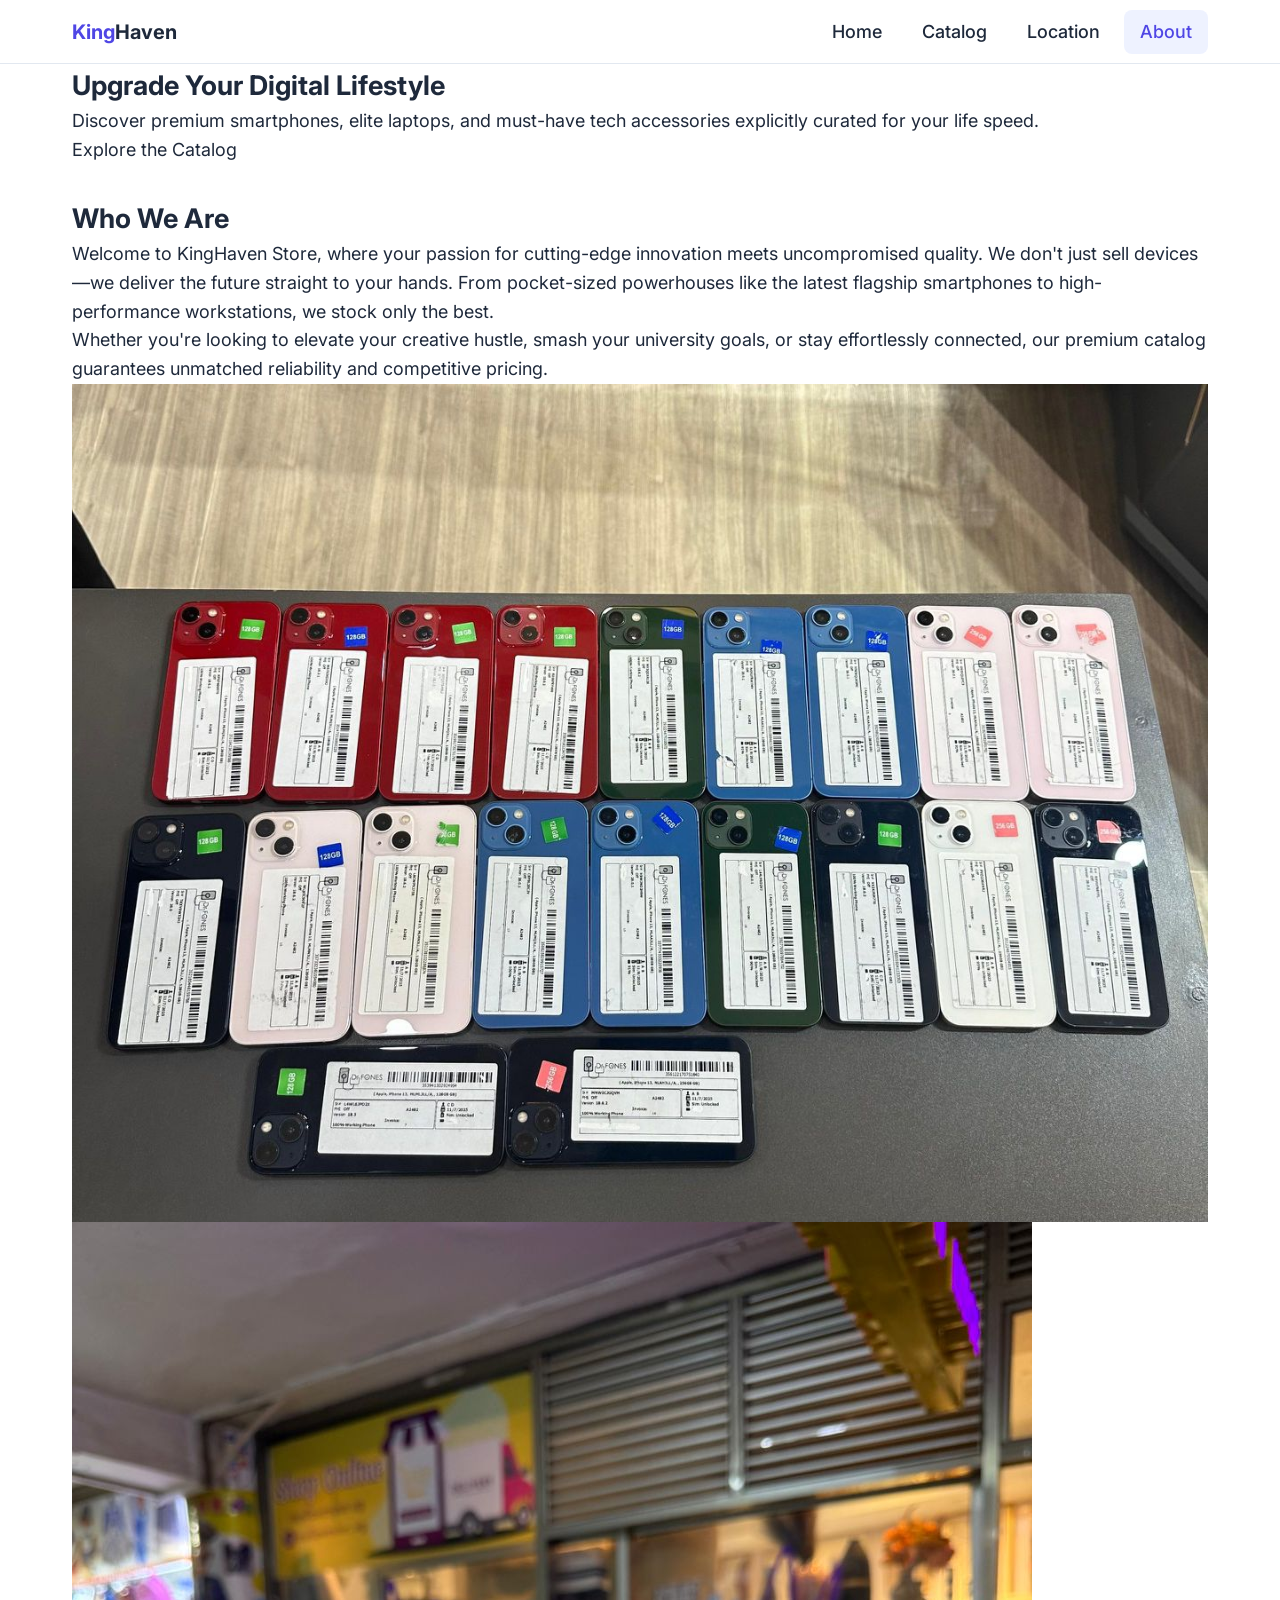
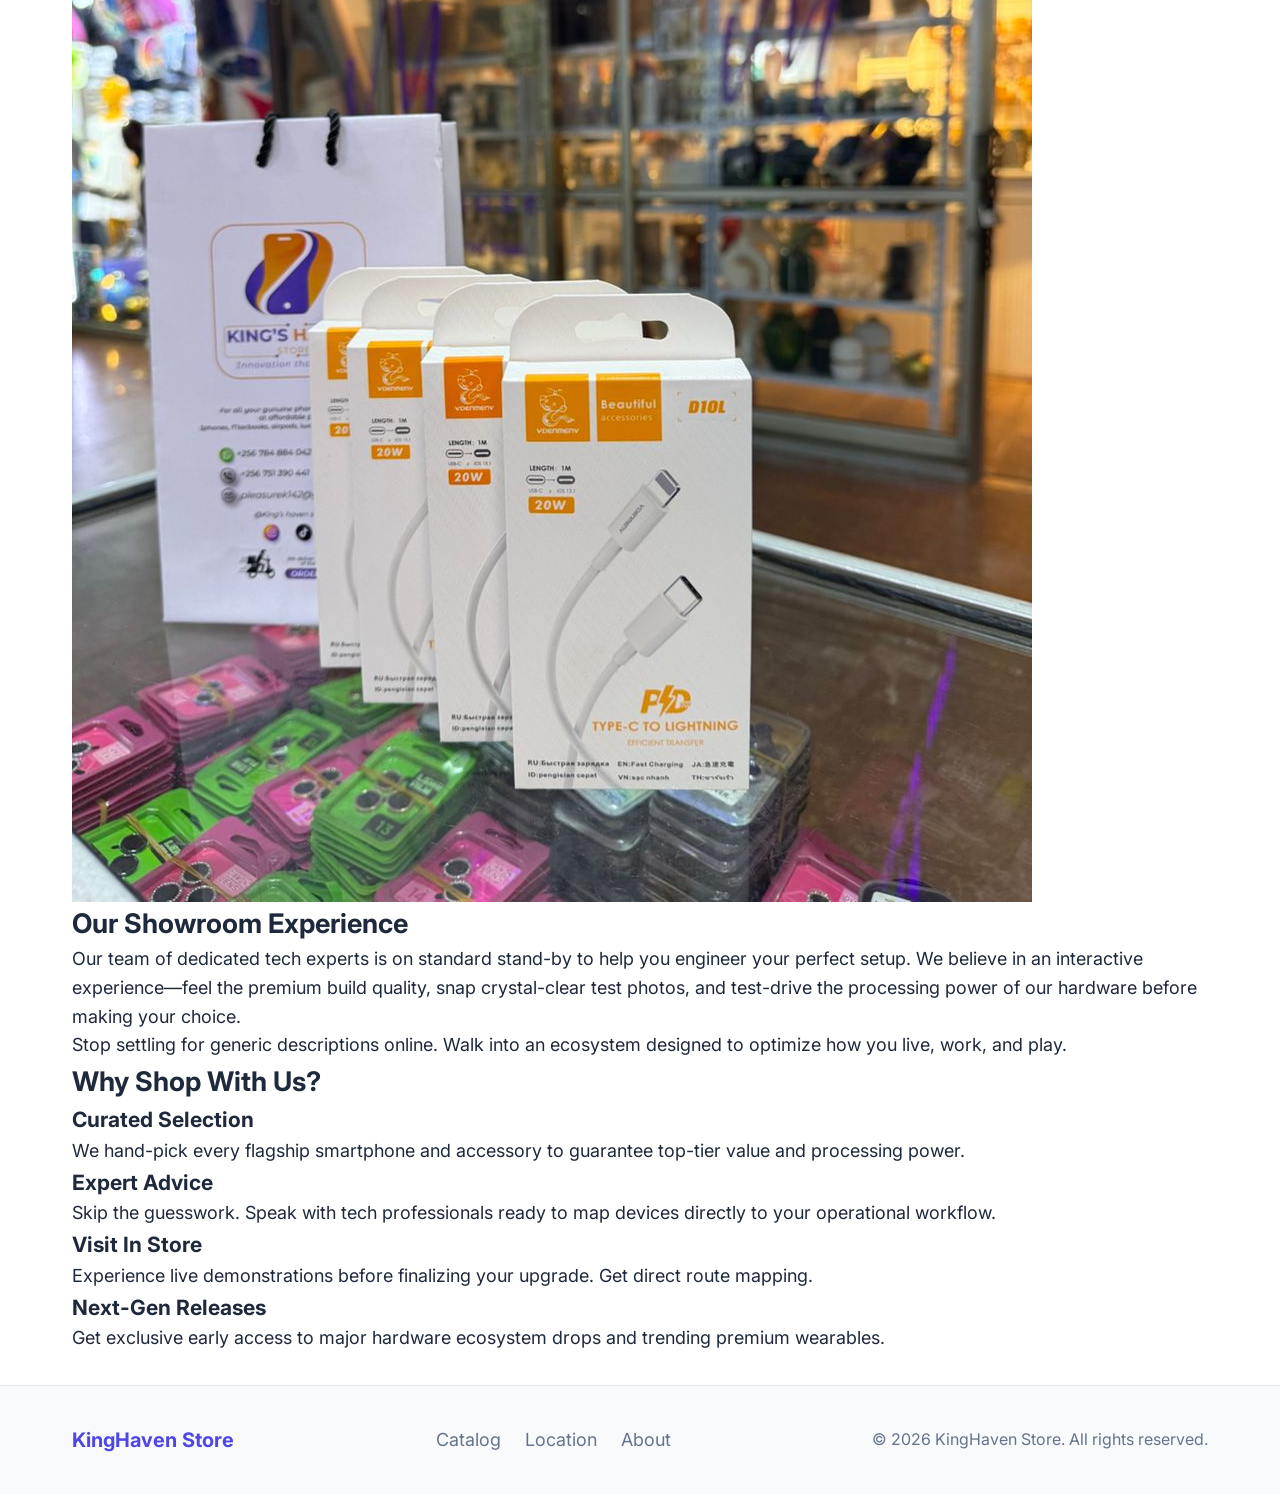
==== about.html @ 39972883 "Added gadget store images and updated pages" ====
<!DOCTYPE html>
<html lang="en">
<head>
  <meta charset="UTF-8">
  <meta name="viewport" content="width=device-width, initial-scale=1.0">
  <meta name="description" content="About KingHaven Store — your trusted destination for the latest gadgets and tech accessories.">
  <title>About — KingHaven Store</title>
  <link rel="stylesheet" href="css/reset.css">
  <link rel="stylesheet" href="css/variables.css">
  <link rel="stylesheet" href="css/style.css">
</head>
<body data-page="about">
  <div class="page-wrapper">
    <header class="site-header">
      <div class="container header-inner">
        <a href="index.html" class="logo">King<span>Haven</span></a>
        <button class="nav-toggle" aria-expanded="false" aria-controls="main-nav" aria-label="Toggle navigation">
          <span class="nav-toggle-icon"></span>
        </button>
        <nav class="main-nav" id="main-nav">
          <ul>
            <li><a href="index.html" data-nav="home">Home</a></li>
            <li><a href="catalog.html" data-nav="catalog">Catalog</a></li>
            <li><a href="location.html" data-nav="location">Location</a></li>
            <li><a href="about.html" data-nav="about">About</a></li>
          </ul>
        </nav>
      </div>
    </header>

    <!-- NEW HERO BANNER: Background image managed via CSS -->
    <section class="hero-banner">
      <div class="hero-overlay"></div>
      <div class="container hero-content">
        <h1 class="hero-title">Upgrade Your Digital Lifestyle</h1>
        <p class="hero-subtitle">Discover premium smartphones, elite laptops, and must-have tech accessories explicitly curated for your life speed.</p>
        <a href="catalog.html" class="hero-cta">Explore the Catalog</a>
      </div>
    </section>

    <main>
      <div class="container">
        <div class="about-content">
          
          <!-- FLEX LAYOUT SECTION 1: Story + Phone Image -->
          <div class="flex-row">
            <div class="flex-text">
              <h2>Who We Are</h2>
              <p>
                Welcome to KingHaven Store, where your passion for cutting-edge innovation meets uncompromised quality. 
                We don't just sell devices—we deliver the future straight to your hands. From pocket-sized powerhouses like 
                the latest flagship smartphones to high-performance workstations, we stock only the best.
              </p>
              <p>
                Whether you're looking to elevate your creative hustle, smash your university goals, or stay effortlessly connected, 
                our premium catalog guarantees unmatched reliability and competitive pricing.
              </p>
            </div>
            <div class="flex-image-container">
              <img src="assets/images/phones.jpeg" alt="Latest premium smartphones lineup" class="side-image">
            </div>
          </div>

          <!-- FLEX LAYOUT SECTION 2: Team + Store Image (Reversed order on desktop) -->
          <div class="flex-row reverse">
            <div class="flex-image-container">
              <img src="assets/images/store.jpeg" alt="Inside KingHaven showroom" class="side-image">
            </div>
            <div class="flex-text">
              <h2>Our Showroom Experience</h2>
              <p>
                Our team of dedicated tech experts is on standard stand-by to help you engineer your perfect setup. 
                We believe in an interactive experience—feel the premium build quality, snap crystal-clear test photos, 
                and test-drive the processing power of our hardware before making your choice.
              </p>
              <p>
                Stop settling for generic descriptions online. Walk into an ecosystem designed to optimize how you live, 
                work, and play.
              </p>
            </div>
          </div>

          <h2 class="section-divider-title">Why Shop With Us?</h2>

          <!-- Grid Configuration for features -->
          <div class="about-features">
            <div class="about-feature">
              <h3>Curated Selection</h3>
              <p>We hand-pick every flagship smartphone and accessory to guarantee top-tier value and processing power.</p>
            </div>
            <div class="about-feature">
              <h3>Expert Advice</h3>
              <p>Skip the guesswork. Speak with tech professionals ready to map devices directly to your operational workflow.</p>
            </div>
            <div class="about-feature">
              <h3>Visit In Store</h3>
              <p>Experience live demonstrations before finalizing your upgrade. <a href="location.html">Get direct route mapping</a>.</p>
            </div>
            <div class="about-feature">
              <h3>Next-Gen Releases</h3>
              <p>Get exclusive early access to major hardware ecosystem drops and trending premium wearables.</p>
            </div>
          </div>
        </div>
      </div>
    </main>

    <footer class="site-footer">
      <div class="container footer-inner">
        <p class="footer-brand">KingHaven Store</p>
        <nav class="footer-links">
          <a href="catalog.html">Catalog</a>
          <a href="location.html">Location</a>
          <a href="about.html">About</a>
        </nav>
        <p class="footer-copy">&copy; 2026 KingHaven Store. All rights reserved.</p>
      </div>
    </footer>
  </div>

  <script src="js/main.js"></script>
</body>
</html>
---- css/variables.css ----
:root {
  --color-primary: #4f46e5;
  --color-primary-dark: #4338ca;
  --color-primary-light: #eef2ff;
  --color-text: #1e293b;
  --color-text-muted: #64748b;
  --color-bg: #ffffff;
  --color-bg-alt: #f8fafc;
  --color-border: #e2e8f0;
  --color-star: #f59e0b;
  --color-success: #10b981;

  --font-family: 'Inter', system-ui, -apple-system, sans-serif;
  --page-padding: clamp(1rem, 4vw, 2rem);
  --max-width: 1200px;
  --header-height: 64px;
  --radius: 0.5rem;
  --radius-lg: 0.75rem;
  --shadow: 0 1px 3px rgba(0, 0, 0, 0.08), 0 1px 2px rgba(0, 0, 0, 0.06);
  --shadow-md: 0 4px 6px rgba(0, 0, 0, 0.07), 0 2px 4px rgba(0, 0, 0, 0.06);

  --text-xs: clamp(0.75rem, 0.7rem + 0.25vw, 0.875rem);
  --text-sm: clamp(0.875rem, 0.8rem + 0.35vw, 1rem);
  --text-base: clamp(1rem, 0.95rem + 0.25vw, 1.125rem);
  --text-lg: clamp(1.125rem, 1rem + 0.5vw, 1.25rem);
  --text-xl: clamp(1.25rem, 1.1rem + 0.75vw, 1.5rem);
  --text-2xl: clamp(1.5rem, 1.25rem + 1.25vw, 2rem);
  --text-3xl: clamp(1.875rem, 1.5rem + 1.875vw, 2.5rem);

  --bp-sm: 640px;
  --bp-md: 768px;
  --bp-lg: 1024px;
}
---- css/style.css ----
@import url('https://fonts.googleapis.com/css2?family=Inter:wght@400;500;600;700&display=swap');

/* Shared layout, header, footer, buttons, and reusable components */

body {
  font-family: var(--font-family);
  font-size: var(--text-base);
  color: var(--color-text);
  background: var(--color-bg);
}

.container {
  width: 100%;
  max-width: var(--max-width);
  margin: 0 auto;
  padding-left: var(--page-padding);
  padding-right: var(--page-padding);
}

/* Header */
.site-header {
  position: sticky;
  top: 0;
  z-index: 100;
  background: var(--color-bg);
  border-bottom: 1px solid var(--color-border);
  height: var(--header-height);
}

.header-inner {
  display: flex;
  align-items: center;
  justify-content: space-between;
  height: var(--header-height);
}

.logo {
  font-size: var(--text-lg);
  font-weight: 700;
  color: var(--color-primary);
}

.logo span {
  color: var(--color-text);
}

.nav-toggle {
  display: flex;
  align-items: center;
  justify-content: center;
  width: 44px;
  height: 44px;
  color: var(--color-text);
}

.nav-toggle-icon {
  width: 24px;
  height: 2px;
  background: currentColor;
  position: relative;
  transition: background 0.2s;
}

.nav-toggle-icon::before,
.nav-toggle-icon::after {
  content: '';
  position: absolute;
  left: 0;
  width: 24px;
  height: 2px;
  background: currentColor;
  transition: transform 0.2s;
}

.nav-toggle-icon::before {
  top: -7px;
}

.nav-toggle-icon::after {
  top: 7px;
}

.nav-toggle[aria-expanded="true"] .nav-toggle-icon {
  background: transparent;
}

.nav-toggle[aria-expanded="true"] .nav-toggle-icon::before {
  transform: translateY(7px) rotate(45deg);
}

.nav-toggle[aria-expanded="true"] .nav-toggle-icon::after {
  transform: translateY(-7px) rotate(-45deg);
}

.main-nav {
  display: none;
  position: fixed;
  top: var(--header-height);
  left: 0;
  right: 0;
  background: var(--color-bg);
  border-bottom: 1px solid var(--color-border);
  padding: 0.5rem var(--page-padding) 1rem;
  box-shadow: var(--shadow-md);
}

.main-nav.is-open {
  display: block;
}

.main-nav ul {
  display: flex;
  flex-direction: column;
  gap: 0.25rem;
}

.main-nav a {
  display: block;
  padding: 0.75rem 1rem;
  min-height: 44px;
  font-weight: 500;
  border-radius: var(--radius);
  transition: background 0.15s, color 0.15s;
}

.main-nav a:hover,
.main-nav a:focus-visible {
  background: var(--color-primary-light);
  color: var(--color-primary);
  outline: none;
}

.main-nav a.active {
  background: var(--color-primary-light);
  color: var(--color-primary);
}

@media (min-width: 768px) {
  .nav-toggle {
    display: none;
  }

  .main-nav {
    display: block;
    position: static;
    padding: 0;
    border: none;
    box-shadow: none;
    background: transparent;
  }

  .main-nav ul {
    flex-direction: row;
    gap: 0.5rem;
  }

  .main-nav a {
    padding: 0.5rem 1rem;
  }
}

body.nav-open {
  overflow: hidden;
}

/* Footer */
.site-footer {
  background: var(--color-bg-alt);
  border-top: 1px solid var(--color-border);
  padding: 2rem 0;
  margin-top: auto;
}

.footer-inner {
  display: flex;
  flex-direction: column;
  gap: 1.5rem;
  text-align: center;
}

.footer-brand {
  font-weight: 700;
  font-size: var(--text-lg);
  color: var(--color-primary);
}

.footer-links {
  display: flex;
  flex-direction: column;
  gap: 0.75rem;
}

.footer-links a {
  color: var(--color-text-muted);
  min-height: 44px;
  display: flex;
  align-items: center;
  justify-content: center;
}

.footer-links a:hover {
  color: var(--color-primary);
}

.footer-copy {
  font-size: var(--text-sm);
  color: var(--color-text-muted);
}

@media (min-width: 768px) {
  .footer-inner {
    flex-direction: row;
    justify-content: space-between;
    align-items: center;
    text-align: left;
  }

  .footer-links {
    flex-direction: row;
    gap: 1.5rem;
  }

  .footer-links a {
    justify-content: flex-start;
  }
}

/* Layout */
.page-wrapper {
  display: flex;
  flex-direction: column;
  min-height: 100vh;
}

main {
  flex: 1;
  padding: 2rem 0;
}

.page-title {
  font-size: var(--text-2xl);
  font-weight: 700;
  margin-bottom: 0.5rem;
}

.page-subtitle {
  font-size: var(--text-base);
  color: var(--color-text-muted);
  margin-bottom: 2rem;
}

.section {
  padding: clamp(2.5rem, 5vw, 4rem) 0;
}

.section-alt {
  background: var(--color-bg-alt);
}

.section-title {
  font-size: var(--text-xl);
  font-weight: 600;
  margin-bottom: 0.375rem;
}

/* Buttons */
.btn {
  display: inline-flex;
  align-items: center;
  justify-content: center;
  min-height: 44px;
  padding: 0.625rem 1.25rem;
  font-size: var(--text-base);
  font-weight: 500;
  border-radius: var(--radius);
  transition: background 0.15s, color 0.15s, border-color 0.15s;
}

.btn-primary {
  background: var(--color-primary);
  color: white;
}

.btn-primary:hover,
.btn-primary:focus-visible {
  background: var(--color-primary-dark);
  outline: none;
}

.btn-outline {
  border: 2px solid var(--color-primary);
  color: var(--color-primary);
  background: transparent;
}

.btn-outline:hover,
.btn-outline:focus-visible {
  background: var(--color-primary-light);
  outline: none;
}

/* Category tiles (home + shared) */
.category-grid {
  display: grid;
  grid-template-columns: repeat(2, 1fr);
  gap: 1rem;
}

@media (min-width: 640px) {
  .category-grid {
    grid-template-columns: repeat(3, 1fr);
  }
}

@media (min-width: 1024px) {
  .category-grid {
    grid-template-columns: repeat(5, 1fr);
  }
}

.category-tile {
  display: flex;
  flex-direction: column;
  align-items: center;
  justify-content: center;
  gap: 0.625rem;
  padding: 1.5rem 1rem;
  min-height: 120px;
  background: var(--color-bg);
  border: 1px solid var(--color-border);
  border-radius: var(--radius-lg);
  text-align: center;
  transition: border-color 0.15s, box-shadow 0.15s, transform 0.15s;
}

.category-tile:hover,
.category-tile:focus-visible {
  border-color: var(--color-primary);
  box-shadow: var(--shadow-md);
  transform: translateY(-2px);
  outline: none;
}

.category-tile-icon {
  font-size: 2rem;
  line-height: 1;
}

.category-tile-label {
  font-weight: 500;
  font-size: var(--text-sm);
}

/* Product grid & cards (home + catalog) */
.product-grid {
  display: grid;
  grid-template-columns: 1fr;
  gap: 1.25rem;
}

@media (min-width: 640px) {
  .product-grid {
    grid-template-columns: repeat(2, 1fr);
  }
}

@media (min-width: 768px) {
  .product-grid {
    grid-template-columns: repeat(3, 1fr);
  }
}

@media (min-width: 1024px) {
  .product-grid {
    grid-template-columns: repeat(4, 1fr);
  }
}

.product-card {
  display: flex;
  flex-direction: column;
  background: var(--color-bg);
  border: 1px solid var(--color-border);
  border-radius: var(--radius-lg);
  overflow: hidden;
  transition: box-shadow 0.15s, transform 0.15s;
}

.product-card:hover {
  box-shadow: var(--shadow-md);
  transform: translateY(-2px);
}

.product-card-image {
  aspect-ratio: 4 / 3;
  background: var(--color-bg-alt);
  overflow: hidden;
}

.product-card-image img {
  width: 100%;
  height: 100%;
  object-fit: cover;
}

.product-card-body {
  padding: 1rem;
  display: flex;
  flex-direction: column;
  flex: 1;
  gap: 0.375rem;
}

.product-card-category {
  font-size: var(--text-xs);
  text-transform: uppercase;
  letter-spacing: 0.05em;
  color: var(--color-text-muted);
}

.product-card-name {
  font-weight: 600;
  font-size: var(--text-base);
  line-height: 1.3;
}

.product-card-rating {
  display: flex;
  align-items: center;
  gap: 0.25rem;
  font-size: var(--text-sm);
  color: var(--color-star);
}

.product-card-rating span {
  color: var(--color-text-muted);
}

.product-card-price {
  font-size: var(--text-lg);
  font-weight: 700;
  color: var(--color-primary);
  margin-top: auto;
  padding-top: 0.5rem;
}

.stars {
  display: inline-flex;
  gap: 1px;
  color: var(--color-star);
}

.empty-state {
  text-align: center;
  padding: 3rem 1rem;
  color: var(--color-text-muted);
}

.empty-state p {
  margin-bottom: 1rem;
}

.sr-only {
  position: absolute;
  width: 1px;
  height: 1px;
  padding: 0;
  margin: -1px;
  overflow: hidden;
  clip: rect(0, 0, 0, 0);
  white-space: nowrap;
  border: 0;
}

.loading {
  text-align: center;
  padding: 2rem;
  color: var(--color-text-muted);
}
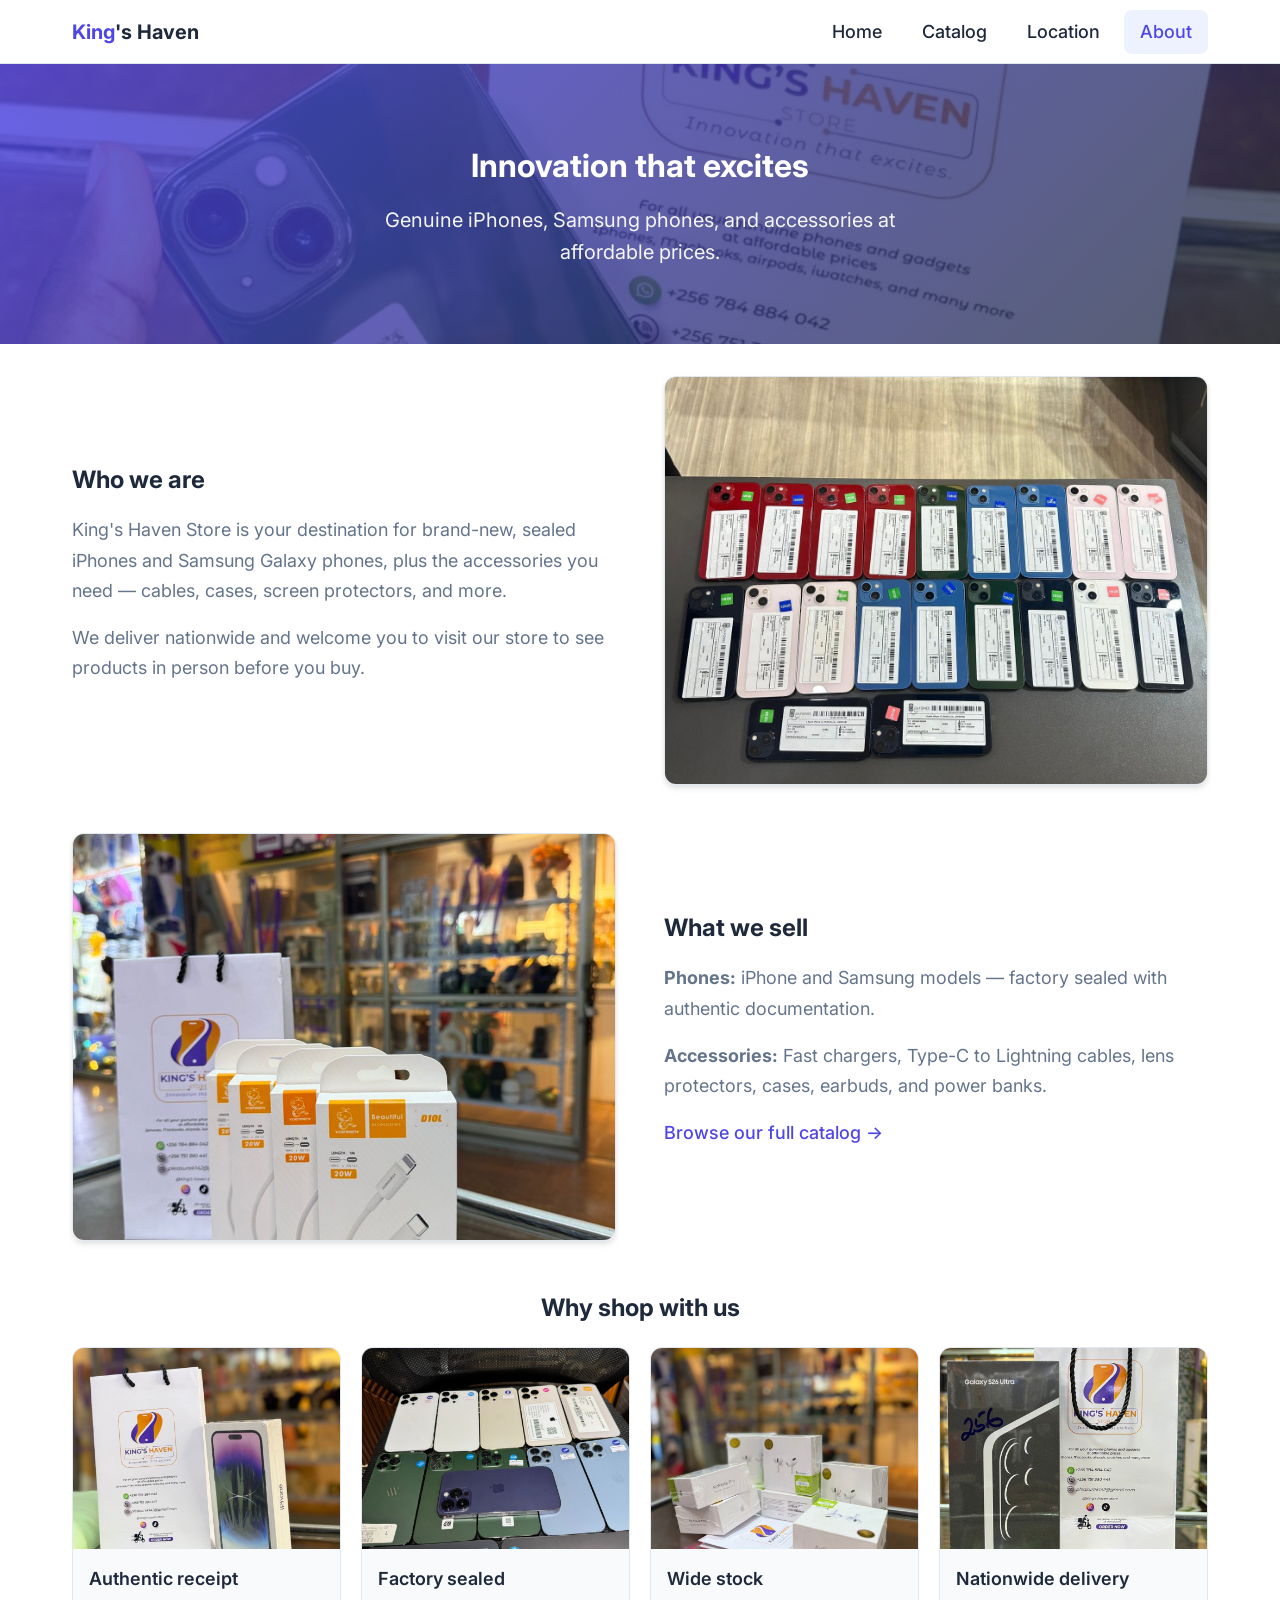
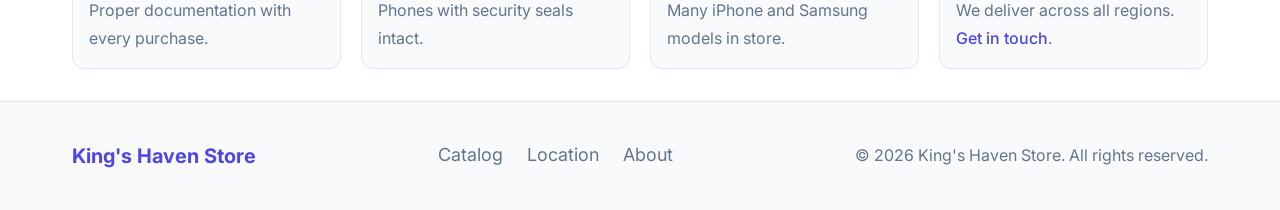
==== commit 4f942bfc: "UI enhancement" ====
--- a/about.html
+++ b/about.html
@@ -3,17 +3,18 @@
 <head>
   <meta charset="UTF-8">
   <meta name="viewport" content="width=device-width, initial-scale=1.0">
-  <meta name="description" content="About KingHaven Store — your trusted destination for the latest gadgets and tech accessories.">
-  <title>About — KingHaven Store</title>
+  <meta name="description" content="About King's Haven Store — genuine iPhones, Samsung phones, and accessories.">
+  <title>About — King's Haven Store</title>
   <link rel="stylesheet" href="css/reset.css">
   <link rel="stylesheet" href="css/variables.css">
   <link rel="stylesheet" href="css/style.css">
+  <link rel="stylesheet" href="css/about.css">
 </head>
 <body data-page="about">
   <div class="page-wrapper">
     <header class="site-header">
       <div class="container header-inner">
-        <a href="index.html" class="logo">King<span>Haven</span></a>
+        <a href="index.html" class="logo">King<span>'s Haven</span></a>
         <button class="nav-toggle" aria-expanded="false" aria-controls="main-nav" aria-label="Toggle navigation">
           <span class="nav-toggle-icon"></span>
         </button>
@@ -28,77 +29,72 @@
       </div>
     </header>
 
-    <!-- NEW HERO BANNER: Background image managed via CSS -->
-    <section class="hero-banner">
-      <div class="hero-overlay"></div>
-      <div class="container hero-content">
-        <h1 class="hero-title">Upgrade Your Digital Lifestyle</h1>
-        <p class="hero-subtitle">Discover premium smartphones, elite laptops, and must-have tech accessories explicitly curated for your life speed.</p>
-        <a href="catalog.html" class="hero-cta">Explore the Catalog</a>
+    <section class="about-hero">
+      <img src="assets/images/king.jpeg" alt="" class="about-hero-bg" aria-hidden="true">
+      <div class="about-hero-overlay"></div>
+      <div class="container about-hero-content">
+        <h1 class="about-hero-title">Innovation that excites</h1>
+        <p class="about-hero-text">Genuine iPhones, Samsung phones, and accessories at affordable prices.</p>
       </div>
     </section>
 
     <main>
       <div class="container">
         <div class="about-content">
-          
-          <!-- FLEX LAYOUT SECTION 1: Story + Phone Image -->
-          <div class="flex-row">
-            <div class="flex-text">
-              <h2>Who We Are</h2>
+          <div class="about-split">
+            <div class="about-split-text">
+              <h2>Who we are</h2>
               <p>
-                Welcome to KingHaven Store, where your passion for cutting-edge innovation meets uncompromised quality. 
-                We don't just sell devices—we deliver the future straight to your hands. From pocket-sized powerhouses like 
-                the latest flagship smartphones to high-performance workstations, we stock only the best.
+                King's Haven Store is your destination for brand-new, sealed iPhones and Samsung Galaxy phones,
+                plus the accessories you need — cables, cases, screen protectors, and more.
               </p>
               <p>
-                Whether you're looking to elevate your creative hustle, smash your university goals, or stay effortlessly connected, 
-                our premium catalog guarantees unmatched reliability and competitive pricing.
+                We deliver nationwide and welcome you to visit our store to see products in person before you buy.
               </p>
             </div>
-            <div class="flex-image-container">
-              <img src="assets/images/phones.jpeg" alt="Latest premium smartphones lineup" class="side-image">
+            <div class="about-split-image">
+              <img src="assets/images/phones.jpeg" alt="Samsung and iPhone lineup" loading="lazy">
             </div>
           </div>
 
-          <!-- FLEX LAYOUT SECTION 2: Team + Store Image (Reversed order on desktop) -->
-          <div class="flex-row reverse">
-            <div class="flex-image-container">
-              <img src="assets/images/store.jpeg" alt="Inside KingHaven showroom" class="side-image">
+          <div class="about-split about-split--reverse">
+            <div class="about-split-image">
+              <img src="assets/images/store.jpeg" alt="Accessories and cables at King's Haven Store" loading="lazy">
             </div>
-            <div class="flex-text">
-              <h2>Our Showroom Experience</h2>
+            <div class="about-split-text">
+              <h2>What we sell</h2>
               <p>
-                Our team of dedicated tech experts is on standard stand-by to help you engineer your perfect setup. 
-                We believe in an interactive experience—feel the premium build quality, snap crystal-clear test photos, 
-                and test-drive the processing power of our hardware before making your choice.
+                <strong>Phones:</strong> iPhone and Samsung models — factory sealed with authentic documentation.
               </p>
               <p>
-                Stop settling for generic descriptions online. Walk into an ecosystem designed to optimize how you live, 
-                work, and play.
+                <strong>Accessories:</strong> Fast chargers, Type-C to Lightning cables, lens protectors,
+                cases, earbuds, and power banks.
               </p>
+              <p><a href="catalog.html">Browse our full catalog &rarr;</a></p>
             </div>
           </div>
 
-          <h2 class="section-divider-title">Why Shop With Us?</h2>
-
-          <!-- Grid Configuration for features -->
+          <h2 class="about-features-title">Why shop with us</h2>
           <div class="about-features">
             <div class="about-feature">
-              <h3>Curated Selection</h3>
-              <p>We hand-pick every flagship smartphone and accessory to guarantee top-tier value and processing power.</p>
+              <img src="assets/images/authentic%20receipt.jpeg" alt="" loading="lazy">
+              <h3>Authentic receipt</h3>
+              <p>Proper documentation with every purchase.</p>
             </div>
             <div class="about-feature">
-              <h3>Expert Advice</h3>
-              <p>Skip the guesswork. Speak with tech professionals ready to map devices directly to your operational workflow.</p>
+              <img src="assets/images/our%20phone%20seals.jpeg" alt="" loading="lazy">
+              <h3>Factory sealed</h3>
+              <p>Phones with security seals intact.</p>
             </div>
             <div class="about-feature">
-              <h3>Visit In Store</h3>
-              <p>Experience live demonstrations before finalizing your upgrade. <a href="location.html">Get direct route mapping</a>.</p>
+              <img src="assets/images/much%20stock%20available.jpeg" alt="" loading="lazy">
+              <h3>Wide stock</h3>
+              <p>Many iPhone and Samsung models in store.</p>
             </div>
             <div class="about-feature">
-              <h3>Next-Gen Releases</h3>
-              <p>Get exclusive early access to major hardware ecosystem drops and trending premium wearables.</p>
+              <img src="assets/images/packaging.jpeg" alt="" loading="lazy">
+              <h3>Nationwide delivery</h3>
+              <p>We deliver across all regions. <a href="location.html">Get in touch</a>.</p>
             </div>
           </div>
         </div>
@@ -107,17 +103,17 @@
 
     <footer class="site-footer">
       <div class="container footer-inner">
-        <p class="footer-brand">KingHaven Store</p>
+        <p class="footer-brand">King's Haven Store</p>
         <nav class="footer-links">
           <a href="catalog.html">Catalog</a>
           <a href="location.html">Location</a>
           <a href="about.html">About</a>
         </nav>
-        <p class="footer-copy">&copy; 2026 KingHaven Store. All rights reserved.</p>
+        <p class="footer-copy">&copy; 2026 King's Haven Store. All rights reserved.</p>
       </div>
     </footer>
   </div>
 
   <script src="js/main.js"></script>
 </body>
-</html>+</html>
--- a/css/style.css
+++ b/css/style.css
@@ -323,32 +323,35 @@
   flex-direction: column;
   align-items: center;
   justify-content: center;
-  gap: 0.625rem;
-  padding: 1.5rem 1rem;
-  min-height: 120px;
-  background: var(--color-bg);
-  border: 1px solid var(--color-border);
-  border-radius: var(--radius-lg);
+  gap: 0.75rem;
+  padding: 1.5rem 1.25rem;
+  min-height: 140px;
+  background: #ffffff;
+  border: 1px solid rgba(79, 70, 229, 0.12);
+  border-radius: 1.25rem;
   text-align: center;
-  transition: border-color 0.15s, box-shadow 0.15s, transform 0.15s;
+  box-shadow: 0 16px 30px rgba(15, 23, 42, 0.05);
+  transition: transform 0.2s ease, box-shadow 0.2s ease, border-color 0.2s ease;
 }
 
 .category-tile:hover,
 .category-tile:focus-visible {
-  border-color: var(--color-primary);
-  box-shadow: var(--shadow-md);
-  transform: translateY(-2px);
+  border-color: rgba(79, 70, 229, 0.24);
+  box-shadow: 0 24px 45px rgba(15, 23, 42, 0.08);
+  transform: translateY(-3px);
   outline: none;
 }
 
 .category-tile-icon {
-  font-size: 2rem;
+  font-size: 2.2rem;
   line-height: 1;
+  color: var(--color-primary);
 }
 
 .category-tile-label {
-  font-weight: 500;
-  font-size: var(--text-sm);
+  font-weight: 700;
+  font-size: var(--text-base);
+  color: var(--color-text);
 }
 
 /* Product grid & cards (home + catalog) */
@@ -379,22 +382,49 @@
 .product-card {
   display: flex;
   flex-direction: column;
-  background: var(--color-bg);
-  border: 1px solid var(--color-border);
-  border-radius: var(--radius-lg);
+  background: #ffffff;
+  border: 1px solid rgba(226, 232, 240, 0.9);
+  border-radius: 1.25rem;
   overflow: hidden;
-  transition: box-shadow 0.15s, transform 0.15s;
+  transition: transform 0.2s ease, box-shadow 0.2s ease, border-color 0.2s ease;
+  box-shadow: 0 12px 32px rgba(15, 23, 42, 0.05);
 }
 
 .product-card:hover {
-  box-shadow: var(--shadow-md);
-  transform: translateY(-2px);
+  box-shadow: 0 20px 48px rgba(15, 23, 42, 0.1);
+  transform: translateY(-4px);
+  border-color: rgba(79, 70, 229, 0.18);
 }
 
 .product-card-image {
   aspect-ratio: 4 / 3;
   background: var(--color-bg-alt);
   overflow: hidden;
+  position: relative;
+}
+
+.product-card-brand {
+  position: absolute;
+  top: 0.75rem;
+  left: 0.75rem;
+  z-index: 1;
+  padding: 0.25rem 0.625rem;
+  font-size: var(--text-xs);
+  font-weight: 600;
+  text-transform: uppercase;
+  letter-spacing: 0.04em;
+  border-radius: 999px;
+  background: rgba(255, 255, 255, 0.95);
+  color: var(--color-text);
+  box-shadow: var(--shadow);
+}
+
+.product-card-brand--apple {
+  color: #1d1d1f;
+}
+
+.product-card-brand--samsung {
+  color: #1428a0;
 }
 
 .product-card-image img {
--- a/css/about.css
+++ b/css/about.css
@@ -0,0 +1,151 @@
+/* About page — about.html */
+
+.about-hero {
+  position: relative;
+  min-height: 280px;
+  display: flex;
+  align-items: center;
+  overflow: hidden;
+}
+
+.about-hero-bg {
+  position: absolute;
+  inset: 0;
+  width: 100%;
+  height: 100%;
+  object-fit: cover;
+}
+
+.about-hero-overlay {
+  position: absolute;
+  inset: 0;
+  background: linear-gradient(135deg, rgba(79, 70, 229, 0.85), rgba(30, 41, 59, 0.75));
+}
+
+.about-hero-content {
+  position: relative;
+  z-index: 1;
+  padding: 3rem 0;
+  text-align: center;
+  color: white;
+}
+
+.about-hero-title {
+  font-size: var(--text-2xl);
+  font-weight: 700;
+  margin-bottom: 0.75rem;
+}
+
+.about-hero-text {
+  font-size: var(--text-lg);
+  opacity: 0.95;
+  max-width: 36rem;
+  margin: 0 auto;
+}
+
+.about-content {
+  max-width: var(--max-width);
+}
+
+.about-content p {
+  margin-bottom: 1rem;
+  color: var(--color-text-muted);
+  line-height: 1.7;
+}
+
+.about-content a {
+  color: var(--color-primary);
+  font-weight: 500;
+}
+
+.about-content a:hover {
+  text-decoration: underline;
+}
+
+.about-split {
+  display: grid;
+  gap: 2rem;
+  align-items: center;
+  margin-bottom: 3rem;
+}
+
+@media (min-width: 768px) {
+  .about-split {
+    grid-template-columns: 1fr 1fr;
+    gap: 3rem;
+  }
+
+  .about-split--reverse .about-split-image {
+    order: -1;
+  }
+}
+
+.about-split-text h2 {
+  font-size: var(--text-xl);
+  margin-bottom: 1rem;
+}
+
+.about-split-image {
+  border-radius: var(--radius-lg);
+  overflow: hidden;
+  border: 1px solid var(--color-border);
+  box-shadow: var(--shadow-md);
+}
+
+.about-split-image img {
+  width: 100%;
+  aspect-ratio: 4 / 3;
+  object-fit: cover;
+}
+
+.about-features-title {
+  font-size: var(--text-xl);
+  margin: 2rem 0 1.25rem;
+  text-align: center;
+}
+
+.about-features {
+  display: grid;
+  gap: 1.25rem;
+}
+
+@media (min-width: 640px) {
+  .about-features {
+    grid-template-columns: repeat(2, 1fr);
+  }
+}
+
+@media (min-width: 1024px) {
+  .about-features {
+    grid-template-columns: repeat(4, 1fr);
+  }
+}
+
+.about-feature {
+  background: var(--color-bg-alt);
+  border-radius: var(--radius-lg);
+  border: 1px solid var(--color-border);
+  overflow: hidden;
+}
+
+.about-feature img {
+  width: 100%;
+  aspect-ratio: 4 / 3;
+  object-fit: cover;
+}
+
+.about-feature h3 {
+  font-size: var(--text-base);
+  font-weight: 600;
+  padding: 1rem 1rem 0.25rem;
+}
+
+.about-feature p {
+  font-size: var(--text-sm);
+  padding: 0 1rem 1rem;
+  margin-bottom: 0;
+}
+
+.about-feature a {
+  color: var(--color-primary);
+}
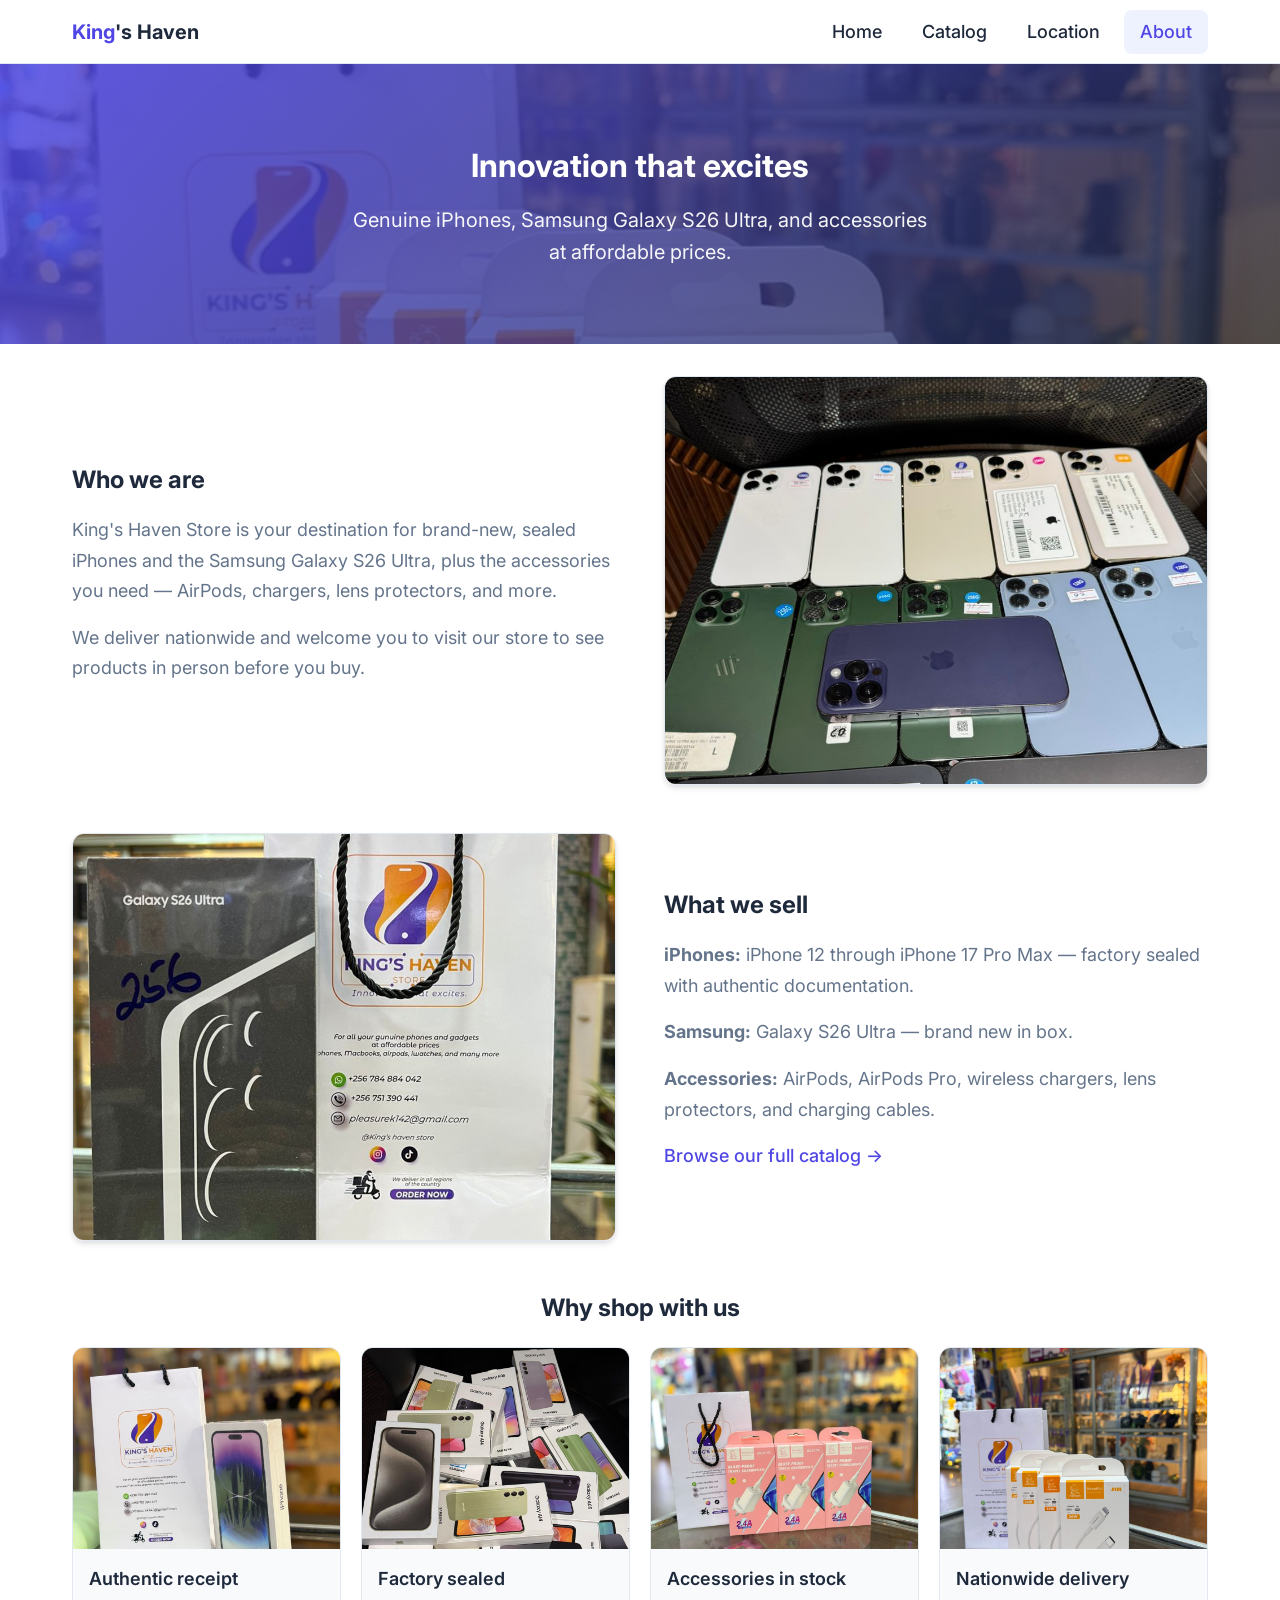
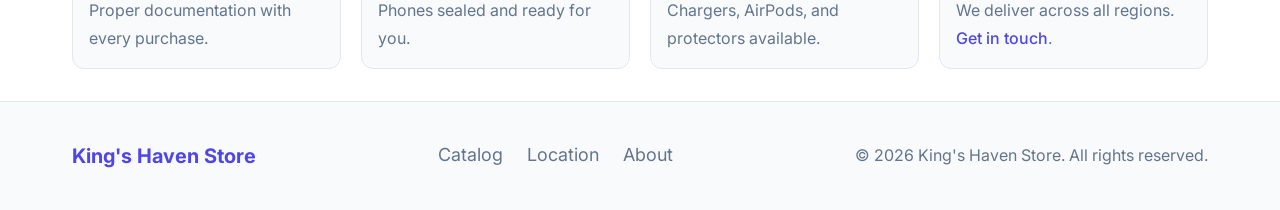
==== commit e5dc1766: "Images named well" ====
--- a/about.html
+++ b/about.html
@@ -30,11 +30,11 @@
     </header>
 
     <section class="about-hero">
-      <img src="assets/images/king.jpeg" alt="" class="about-hero-bg" aria-hidden="true">
+      <img src="assets/images/store.jpeg" alt="" class="about-hero-bg" aria-hidden="true">
       <div class="about-hero-overlay"></div>
       <div class="container about-hero-content">
         <h1 class="about-hero-title">Innovation that excites</h1>
-        <p class="about-hero-text">Genuine iPhones, Samsung phones, and accessories at affordable prices.</p>
+        <p class="about-hero-text">Genuine iPhones, Samsung Galaxy S26 Ultra, and accessories at affordable prices.</p>
       </div>
     </section>
 
@@ -45,30 +45,32 @@
             <div class="about-split-text">
               <h2>Who we are</h2>
               <p>
-                King's Haven Store is your destination for brand-new, sealed iPhones and Samsung Galaxy phones,
-                plus the accessories you need — cables, cases, screen protectors, and more.
+                King's Haven Store is your destination for brand-new, sealed iPhones and the Samsung Galaxy S26 Ultra,
+                plus the accessories you need — AirPods, chargers, lens protectors, and more.
               </p>
               <p>
                 We deliver nationwide and welcome you to visit our store to see products in person before you buy.
               </p>
             </div>
             <div class="about-split-image">
-              <img src="assets/images/phones.jpeg" alt="Samsung and iPhone lineup" loading="lazy">
+              <img src="assets/images/iphone%2013%20series.jpeg" alt="iPhone 13 series in stock" loading="lazy">
             </div>
           </div>
 
           <div class="about-split about-split--reverse">
             <div class="about-split-image">
-              <img src="assets/images/store.jpeg" alt="Accessories and cables at King's Haven Store" loading="lazy">
+              <img src="assets/images/Samsung%20s26Ultra.jpeg" alt="Samsung Galaxy S26 Ultra" loading="lazy">
             </div>
             <div class="about-split-text">
               <h2>What we sell</h2>
               <p>
-                <strong>Phones:</strong> iPhone and Samsung models — factory sealed with authentic documentation.
+                <strong>iPhones:</strong> iPhone 12 through iPhone 17 Pro Max — factory sealed with authentic documentation.
               </p>
               <p>
-                <strong>Accessories:</strong> Fast chargers, Type-C to Lightning cables, lens protectors,
-                cases, earbuds, and power banks.
+                <strong>Samsung:</strong> Galaxy S26 Ultra — brand new in box.
+              </p>
+              <p>
+                <strong>Accessories:</strong> AirPods, AirPods Pro, wireless chargers, lens protectors, and charging cables.
               </p>
               <p><a href="catalog.html">Browse our full catalog &rarr;</a></p>
             </div>
@@ -77,22 +79,22 @@
           <h2 class="about-features-title">Why shop with us</h2>
           <div class="about-features">
             <div class="about-feature">
-              <img src="assets/images/authentic%20receipt.jpeg" alt="" loading="lazy">
+              <img src="assets/images/authentic%20receipt.jpeg" alt="Authentic purchase receipt" loading="lazy">
               <h3>Authentic receipt</h3>
               <p>Proper documentation with every purchase.</p>
             </div>
             <div class="about-feature">
-              <img src="assets/images/our%20phone%20seals.jpeg" alt="" loading="lazy">
+              <img src="assets/images/device%20packing.jpeg" alt="Sealed device packaging" loading="lazy">
               <h3>Factory sealed</h3>
-              <p>Phones with security seals intact.</p>
+              <p>Phones sealed and ready for you.</p>
             </div>
             <div class="about-feature">
-              <img src="assets/images/much%20stock%20available.jpeg" alt="" loading="lazy">
-              <h3>Wide stock</h3>
-              <p>Many iPhone and Samsung models in store.</p>
+              <img src="assets/images/chargers%20and%20lens%20protection.jpeg" alt="Chargers and lens protectors" loading="lazy">
+              <h3>Accessories in stock</h3>
+              <p>Chargers, AirPods, and protectors available.</p>
             </div>
             <div class="about-feature">
-              <img src="assets/images/packaging.jpeg" alt="" loading="lazy">
+              <img src="assets/images/store.jpeg" alt="Inside King's Haven Store" loading="lazy">
               <h3>Nationwide delivery</h3>
               <p>We deliver across all regions. <a href="location.html">Get in touch</a>.</p>
             </div>
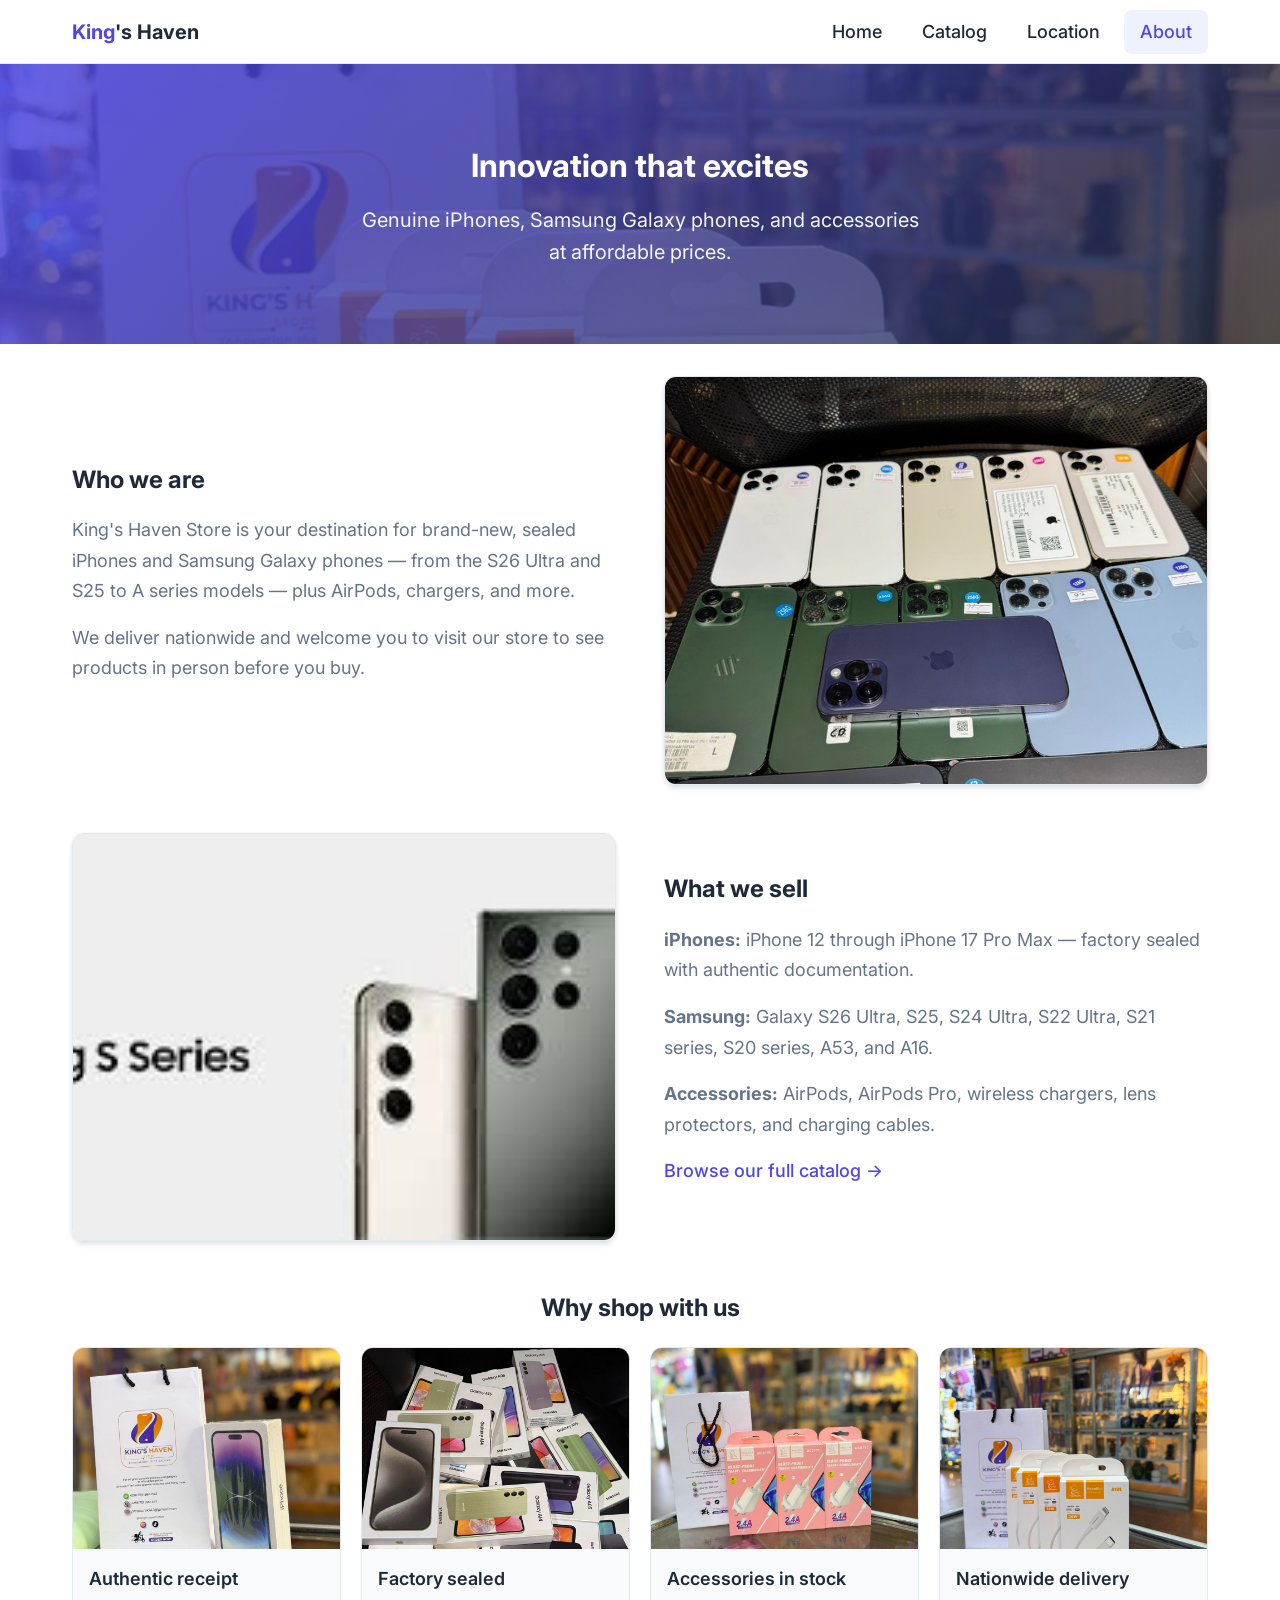
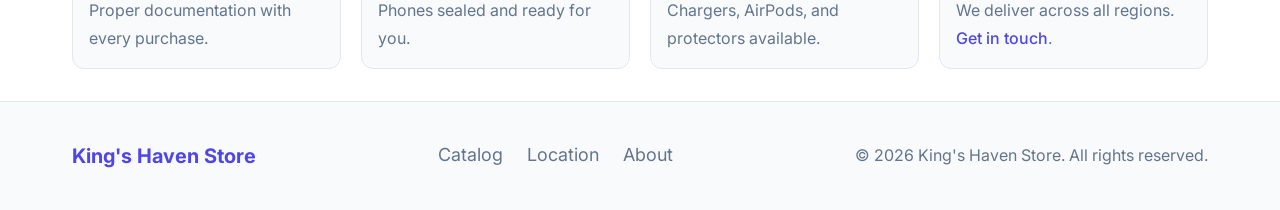
==== commit 33a6a802: "added samsung phones" ====
--- a/about.html
+++ b/about.html
@@ -34,7 +34,7 @@
       <div class="about-hero-overlay"></div>
       <div class="container about-hero-content">
         <h1 class="about-hero-title">Innovation that excites</h1>
-        <p class="about-hero-text">Genuine iPhones, Samsung Galaxy S26 Ultra, and accessories at affordable prices.</p>
+        <p class="about-hero-text">Genuine iPhones, Samsung Galaxy phones, and accessories at affordable prices.</p>
       </div>
     </section>
 
@@ -45,8 +45,8 @@
             <div class="about-split-text">
               <h2>Who we are</h2>
               <p>
-                King's Haven Store is your destination for brand-new, sealed iPhones and the Samsung Galaxy S26 Ultra,
-                plus the accessories you need — AirPods, chargers, lens protectors, and more.
+                King's Haven Store is your destination for brand-new, sealed iPhones and Samsung Galaxy phones —
+                from the S26 Ultra and S25 to A series models — plus AirPods, chargers, and more.
               </p>
               <p>
                 We deliver nationwide and welcome you to visit our store to see products in person before you buy.
@@ -59,7 +59,7 @@
 
           <div class="about-split about-split--reverse">
             <div class="about-split-image">
-              <img src="assets/images/Samsung%20s26Ultra.jpeg" alt="Samsung Galaxy S26 Ultra" loading="lazy">
+              <img src="assets/images/Samsung%20s%20series.jpeg" alt="Samsung Galaxy S series lineup" loading="lazy">
             </div>
             <div class="about-split-text">
               <h2>What we sell</h2>
@@ -67,7 +67,7 @@
                 <strong>iPhones:</strong> iPhone 12 through iPhone 17 Pro Max — factory sealed with authentic documentation.
               </p>
               <p>
-                <strong>Samsung:</strong> Galaxy S26 Ultra — brand new in box.
+                <strong>Samsung:</strong> Galaxy S26 Ultra, S25, S24 Ultra, S22 Ultra, S21 series, S20 series, A53, and A16.
               </p>
               <p>
                 <strong>Accessories:</strong> AirPods, AirPods Pro, wireless chargers, lens protectors, and charging cables.
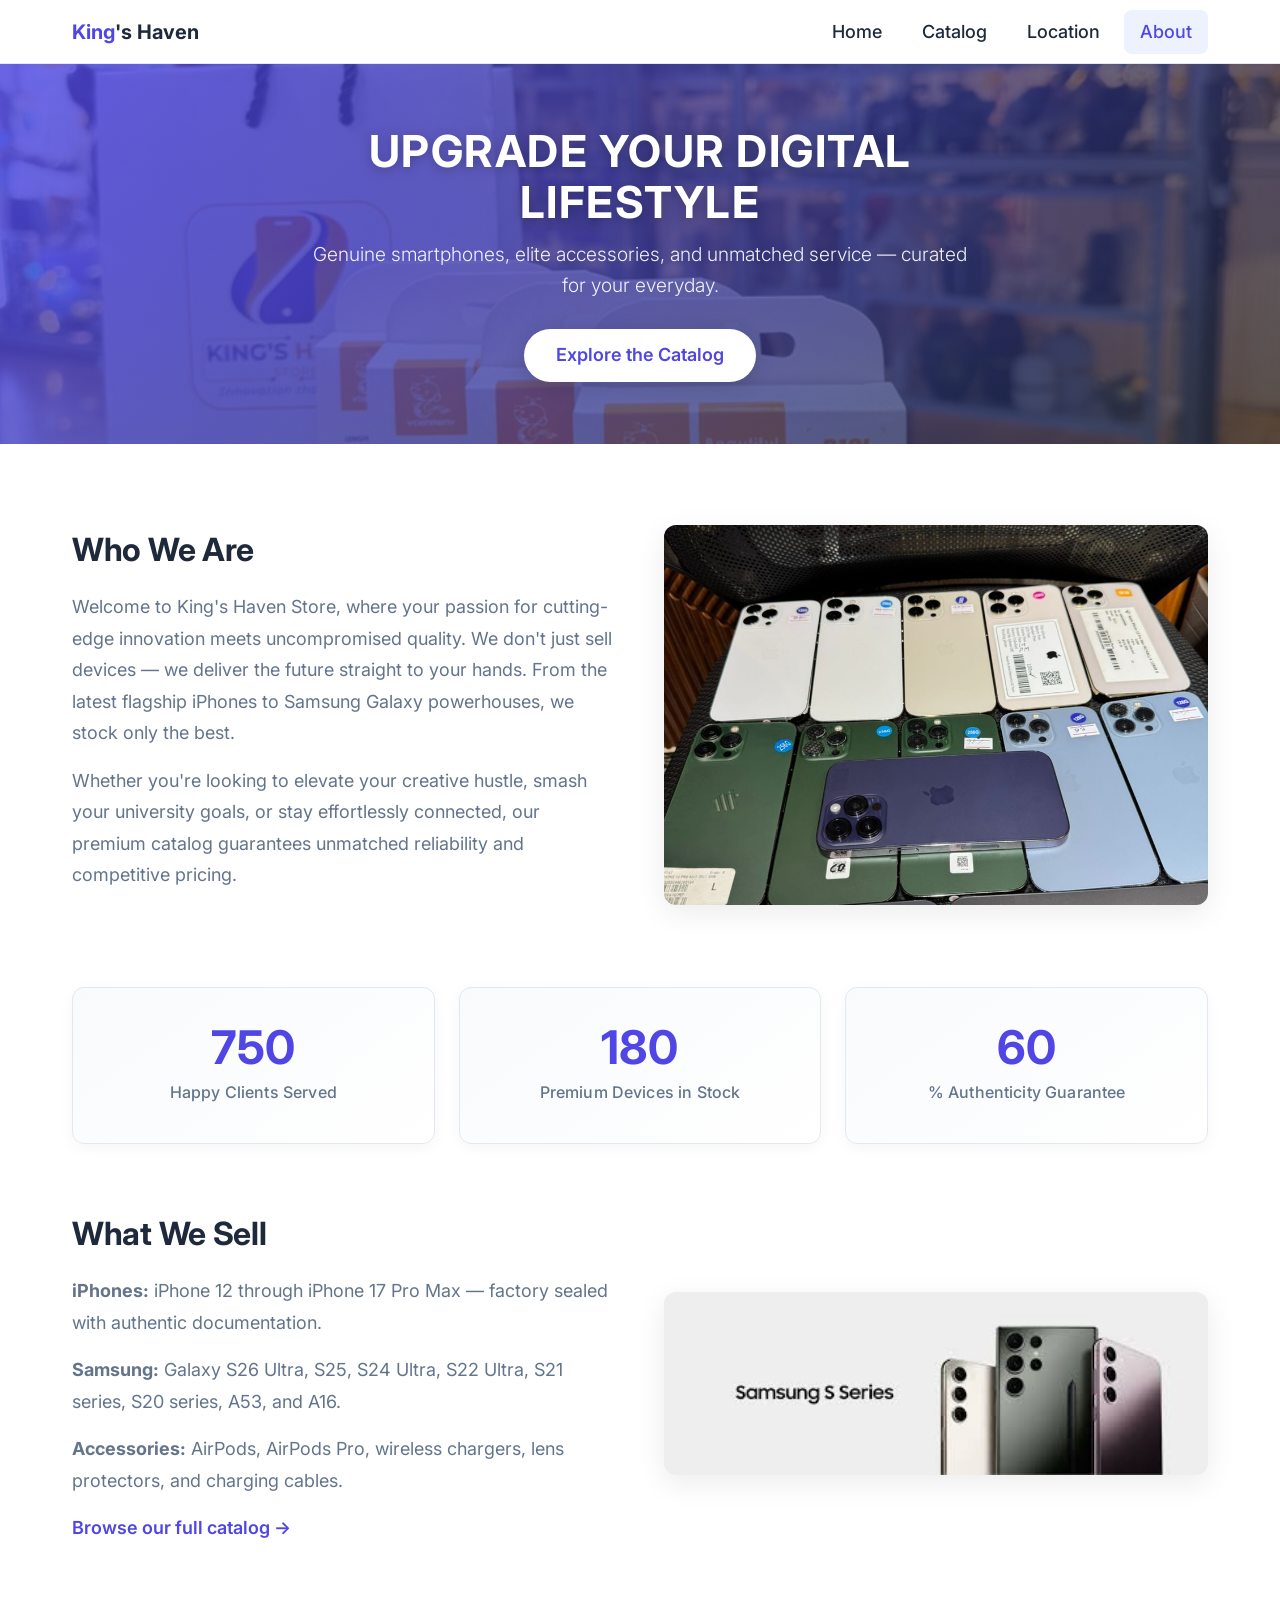
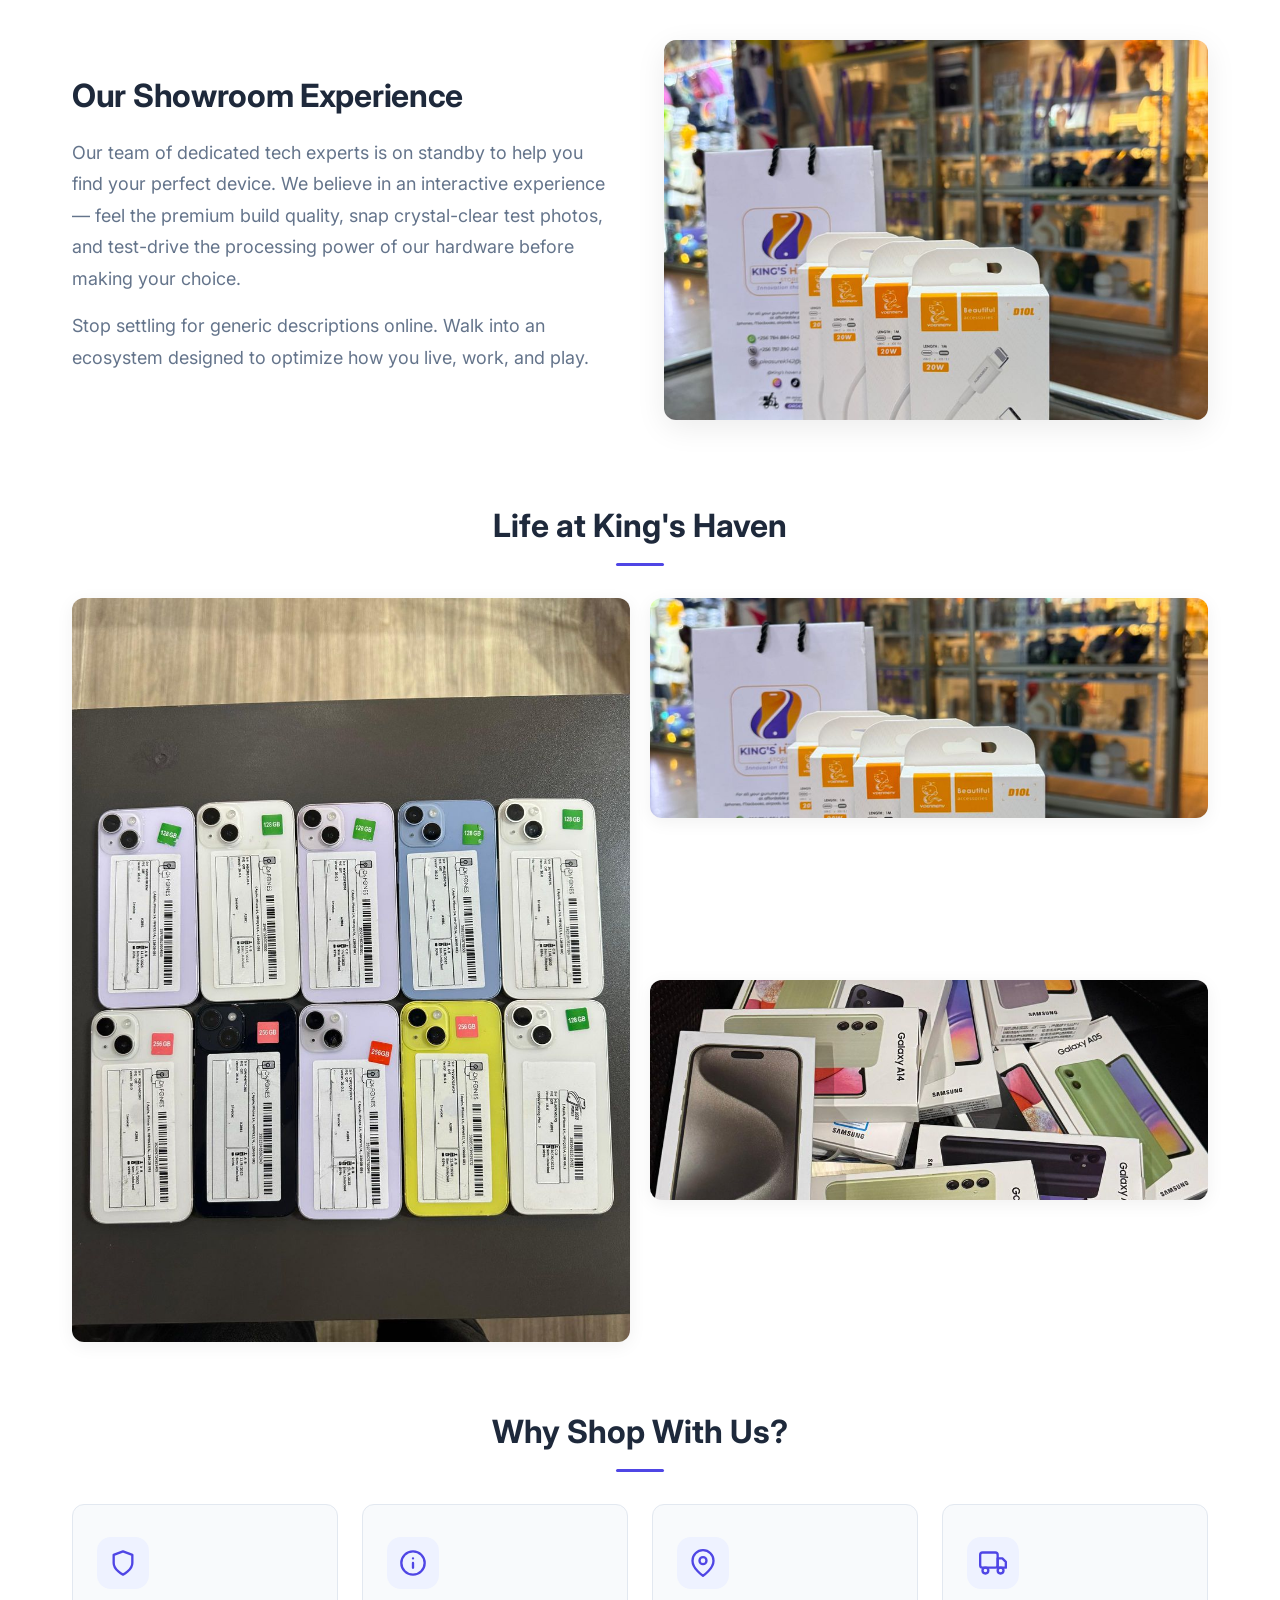
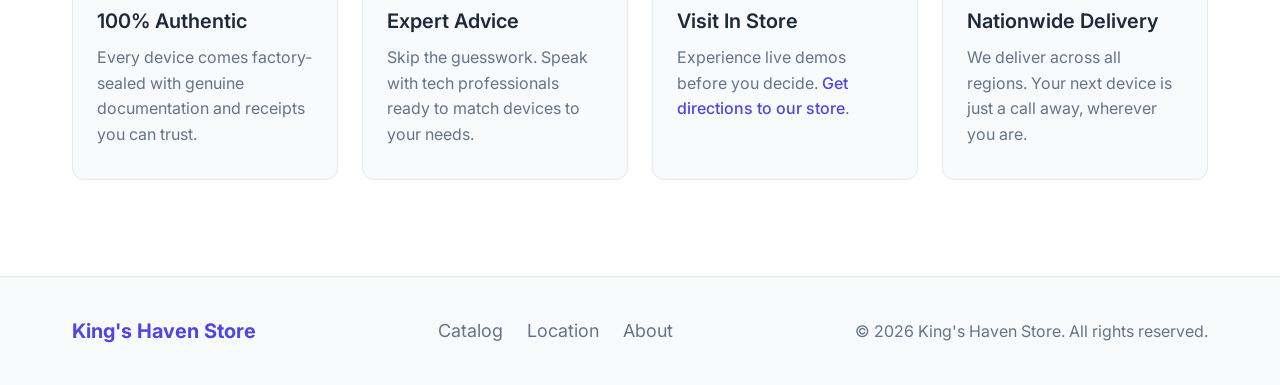
==== commit 071aea82: "Updated the about page" ====
--- a/about.html
+++ b/about.html
@@ -3,7 +3,7 @@
 <head>
   <meta charset="UTF-8">
   <meta name="viewport" content="width=device-width, initial-scale=1.0">
-  <meta name="description" content="About King's Haven Store — genuine iPhones, Samsung phones, and accessories.">
+  <meta name="description" content="About King's Haven Store — your trusted destination for genuine iPhones, Samsung phones, and premium tech accessories.">
   <title>About — King's Haven Store</title>
   <link rel="stylesheet" href="css/reset.css">
   <link rel="stylesheet" href="css/variables.css">
@@ -12,6 +12,7 @@
 </head>
 <body data-page="about">
   <div class="page-wrapper">
+    
     <header class="site-header">
       <div class="container header-inner">
         <a href="index.html" class="logo">King<span>'s Haven</span></a>
@@ -23,46 +24,68 @@
             <li><a href="index.html" data-nav="home">Home</a></li>
             <li><a href="catalog.html" data-nav="catalog">Catalog</a></li>
             <li><a href="location.html" data-nav="location">Location</a></li>
-            <li><a href="about.html" data-nav="about">About</a></li>
+            <li><a href="about.html" data-nav="about" class="active">About</a></li>
           </ul>
         </nav>
       </div>
     </header>
 
-    <section class="about-hero">
-      <img src="assets/images/store.jpeg" alt="" class="about-hero-bg" aria-hidden="true">
-      <div class="about-hero-overlay"></div>
-      <div class="container about-hero-content">
-        <h1 class="about-hero-title">Innovation that excites</h1>
-        <p class="about-hero-text">Genuine iPhones, Samsung Galaxy phones, and accessories at affordable prices.</p>
+    <!-- Hero Banner -->
+    <section class="hero-banner" id="about-hero">
+      <div class="hero-overlay"></div>
+      <div class="container hero-content">
+        <h1 class="hero-title">Upgrade Your Digital Lifestyle</h1>
+        <p class="hero-subtitle">Genuine smartphones, elite accessories, and unmatched service — curated for your everyday.</p>
+        <a href="catalog.html" class="hero-cta">Explore the Catalog</a>
       </div>
     </section>
 
     <main>
       <div class="container">
         <div class="about-content">
-          <div class="about-split">
-            <div class="about-split-text">
-              <h2>Who we are</h2>
-              <p>
-                King's Haven Store is your destination for brand-new, sealed iPhones and Samsung Galaxy phones —
-                from the S26 Ultra and S25 to A series models — plus AirPods, chargers, and more.
-              </p>
-              <p>
-                We deliver nationwide and welcome you to visit our store to see products in person before you buy.
-              </p>
-            </div>
-            <div class="about-split-image">
-              <img src="assets/images/iphone%2013%20series.jpeg" alt="iPhone 13 series in stock" loading="lazy">
-            </div>
-          </div>
-
-          <div class="about-split about-split--reverse">
-            <div class="about-split-image">
-              <img src="assets/images/Samsung%20s%20series.jpeg" alt="Samsung Galaxy S series lineup" loading="lazy">
-            </div>
-            <div class="about-split-text">
-              <h2>What we sell</h2>
+          
+          <!-- Who We Are -->
+          <div class="flex-row fade-in">
+            <div class="flex-text">
+              <h2>Who We Are</h2>
+              <p>
+                Welcome to King's Haven Store, where your passion for cutting-edge innovation meets uncompromised quality. 
+                We don't just sell devices — we deliver the future straight to your hands. From the latest flagship iPhones 
+                to Samsung Galaxy powerhouses, we stock only the best.
+              </p>
+              <p>
+                Whether you're looking to elevate your creative hustle, smash your university goals, or stay effortlessly connected, 
+                our premium catalog guarantees unmatched reliability and competitive pricing.
+              </p>
+            </div>
+            <div class="flex-image-container">
+              <img src="assets/images/iphone%2013%20series.jpeg" alt="iPhone 13 series lineup at King's Haven" class="side-image" loading="lazy">
+            </div>
+          </div>
+
+          <!-- Animated Stats -->
+          <section class="stats-counter-section" id="stats-section">
+            <div class="stat-card">
+              <span class="stat-number" data-target="1500">0</span>
+              <span class="stat-label">Happy Clients Served</span>
+            </div>
+            <div class="stat-card">
+              <span class="stat-number" data-target="350">0</span>
+              <span class="stat-label">Premium Devices in Stock</span>
+            </div>
+            <div class="stat-card">
+              <span class="stat-number" data-target="100">0</span>
+              <span class="stat-label">% Authenticity Guarantee</span>
+            </div>
+          </section>
+
+          <!-- What We Sell -->
+          <div class="flex-row reverse fade-in">
+            <div class="flex-image-container">
+              <img src="assets/images/Samsung%20s%20series.jpeg" alt="Samsung Galaxy S series lineup" class="side-image" loading="lazy">
+            </div>
+            <div class="flex-text">
+              <h2>What We Sell</h2>
               <p>
                 <strong>iPhones:</strong> iPhone 12 through iPhone 17 Pro Max — factory sealed with authentic documentation.
               </p>
@@ -72,33 +95,85 @@
               <p>
                 <strong>Accessories:</strong> AirPods, AirPods Pro, wireless chargers, lens protectors, and charging cables.
               </p>
-              <p><a href="catalog.html">Browse our full catalog &rarr;</a></p>
-            </div>
-          </div>
-
-          <h2 class="about-features-title">Why shop with us</h2>
-          <div class="about-features">
-            <div class="about-feature">
-              <img src="assets/images/authentic%20receipt.jpeg" alt="Authentic purchase receipt" loading="lazy">
-              <h3>Authentic receipt</h3>
-              <p>Proper documentation with every purchase.</p>
-            </div>
-            <div class="about-feature">
-              <img src="assets/images/device%20packing.jpeg" alt="Sealed device packaging" loading="lazy">
-              <h3>Factory sealed</h3>
-              <p>Phones sealed and ready for you.</p>
-            </div>
-            <div class="about-feature">
-              <img src="assets/images/chargers%20and%20lens%20protection.jpeg" alt="Chargers and lens protectors" loading="lazy">
-              <h3>Accessories in stock</h3>
-              <p>Chargers, AirPods, and protectors available.</p>
-            </div>
-            <div class="about-feature">
-              <img src="assets/images/store.jpeg" alt="Inside King's Haven Store" loading="lazy">
-              <h3>Nationwide delivery</h3>
-              <p>We deliver across all regions. <a href="location.html">Get in touch</a>.</p>
-            </div>
-          </div>
+              <p><a href="catalog.html" class="inline-link">Browse our full catalog &rarr;</a></p>
+            </div>
+          </div>
+
+          <!-- Our Showroom -->
+          <div class="flex-row fade-in">
+            <div class="flex-text">
+              <h2>Our Showroom Experience</h2>
+              <p>
+                Our team of dedicated tech experts is on standby to help you find your perfect device. 
+                We believe in an interactive experience — feel the premium build quality, snap crystal-clear test photos, 
+                and test-drive the processing power of our hardware before making your choice.
+              </p>
+              <p>
+                Stop settling for generic descriptions online. Walk into an ecosystem designed to optimize how you live, 
+                work, and play.
+              </p>
+            </div>
+            <div class="flex-image-container">
+              <img src="assets/images/store.jpeg" alt="Inside King's Haven Store showroom" class="side-image" loading="lazy">
+            </div>
+          </div>
+
+          <!-- Life at King's Haven — Media Showcase -->
+          <h2 class="section-divider-title fade-in">Life at King's Haven</h2>
+          <div class="media-showcase-grid fade-in">
+            <div class="showcase-item tall">
+              <img src="assets/images/iphone%2014s.1.jpeg" alt="iPhone 14 collection at King's Haven" loading="lazy">
+              <div class="showcase-overlay">
+                <span>Our Premium Collection</span>
+              </div>
+            </div>
+            <div class="showcase-item">
+              <img src="assets/images/store.jpeg" alt="King's Haven store front view" loading="lazy">
+              <div class="showcase-overlay">
+                <span>Our Physical Hub</span>
+              </div>
+            </div>
+            <div class="showcase-item">
+              <img src="assets/images/device%20packing.jpeg" alt="Factory sealed device packaging" loading="lazy">
+              <div class="showcase-overlay">
+                <span>Sealed & Inspected</span>
+              </div>
+            </div>
+          </div>
+
+          <!-- Why Shop With Us -->
+          <h2 class="section-divider-title fade-in">Why Shop With Us?</h2>
+          <div class="about-features fade-in">
+            <div class="about-feature">
+              <div class="feature-icon">
+                <svg width="28" height="28" viewBox="0 0 24 24" fill="none" stroke="currentColor" stroke-width="2" stroke-linecap="round" stroke-linejoin="round"><path d="M12 22s8-4 8-10V5l-8-3-8 3v7c0 6 8 10 8 10z"/></svg>
+              </div>
+              <h3>100% Authentic</h3>
+              <p>Every device comes factory-sealed with genuine documentation and receipts you can trust.</p>
+            </div>
+            <div class="about-feature">
+              <div class="feature-icon">
+                <svg width="28" height="28" viewBox="0 0 24 24" fill="none" stroke="currentColor" stroke-width="2" stroke-linecap="round" stroke-linejoin="round"><circle cx="12" cy="12" r="10"/><path d="M12 16v-4M12 8h.01"/></svg>
+              </div>
+              <h3>Expert Advice</h3>
+              <p>Skip the guesswork. Speak with tech professionals ready to match devices to your needs.</p>
+            </div>
+            <div class="about-feature">
+              <div class="feature-icon">
+                <svg width="28" height="28" viewBox="0 0 24 24" fill="none" stroke="currentColor" stroke-width="2" stroke-linecap="round" stroke-linejoin="round"><path d="M21 10c0 7-9 13-9 13s-9-6-9-13a9 9 0 0 1 18 0z"/><circle cx="12" cy="10" r="3"/></svg>
+              </div>
+              <h3>Visit In Store</h3>
+              <p>Experience live demos before you decide. <a href="location.html">Get directions to our store</a>.</p>
+            </div>
+            <div class="about-feature">
+              <div class="feature-icon">
+                <svg width="28" height="28" viewBox="0 0 24 24" fill="none" stroke="currentColor" stroke-width="2" stroke-linecap="round" stroke-linejoin="round"><rect x="1" y="3" width="15" height="13" rx="2"/><polygon points="16 8 20 8 23 11 23 16 16 16 16 8"/><circle cx="5.5" cy="18.5" r="2.5"/><circle cx="18.5" cy="18.5" r="2.5"/></svg>
+              </div>
+              <h3>Nationwide Delivery</h3>
+              <p>We deliver across all regions. Your next device is just a call away, wherever you are.</p>
+            </div>
+          </div>
+
         </div>
       </div>
     </main>
@@ -117,5 +192,62 @@
   </div>
 
   <script src="js/main.js"></script>
+
+  <script>
+    document.addEventListener("DOMContentLoaded", () => {
+
+      /* ---- Animated Stat Counters ---- */
+      const statsSection = document.getElementById("stats-section");
+      const counters = document.querySelectorAll(".stat-number");
+
+      if (statsSection && counters.length > 0) {
+        const animateCounters = () => {
+          counters.forEach(counter => {
+            const target = +counter.getAttribute("data-target");
+            const speed = target / 60;
+
+            const updateCount = () => {
+              const currentCount = +counter.innerText.replace(/[^0-9]/g, '');
+              if (currentCount < target) {
+                counter.innerText = Math.ceil(currentCount + speed);
+                setTimeout(updateCount, 25);
+              } else {
+                counter.innerText = target === 100 ? target + "%" : target + "+";
+              }
+            };
+
+            updateCount();
+          });
+        };
+
+        const statsObserver = new IntersectionObserver((entries, obs) => {
+          entries.forEach(entry => {
+            if (entry.isIntersecting) {
+              animateCounters();
+              obs.unobserve(entry.target);
+            }
+          });
+        }, { threshold: 0.3 });
+
+        statsObserver.observe(statsSection);
+      }
+
+      /* ---- Scroll-triggered fade-in animations ---- */
+      const fadeEls = document.querySelectorAll('.fade-in');
+      if (fadeEls.length > 0) {
+        const fadeObserver = new IntersectionObserver((entries) => {
+          entries.forEach(entry => {
+            if (entry.isIntersecting) {
+              entry.target.classList.add('is-visible');
+              fadeObserver.unobserve(entry.target);
+            }
+          });
+        }, { threshold: 0.15, rootMargin: '0px 0px -40px 0px' });
+
+        fadeEls.forEach(el => fadeObserver.observe(el));
+      }
+
+    });
+  </script>
 </body>
 </html>
--- a/css/about.css
+++ b/css/about.css
@@ -1,151 +1,406 @@
-/* About page — about.html */
-
-.about-hero {
+/* ==========================================
+   King's Haven — About Page Stylesheet
+   Premium, interactive layout with animations
+   ========================================== */
+
+/* --- HERO BANNER --- */
+.hero-banner {
   position: relative;
-  min-height: 280px;
+  background:
+    linear-gradient(135deg, rgba(79, 70, 229, 0.82), rgba(30, 41, 59, 0.7)),
+    url('../assets/images/store.jpeg') no-repeat center center / cover;
+  min-height: 380px;
   display: flex;
   align-items: center;
+  justify-content: center;
+  text-align: center;
+  color: #ffffff;
   overflow: hidden;
 }
 
-.about-hero-bg {
+.hero-overlay {
   position: absolute;
   inset: 0;
+  background: radial-gradient(ellipse at 30% 50%, rgba(79, 70, 229, 0.15) 0%, transparent 70%);
+  z-index: 1;
+}
+
+.hero-content {
+  position: relative;
+  z-index: 2;
+  max-width: 720px;
+  margin: 0 auto;
+  padding: 3.5rem var(--page-padding);
+  animation: heroFadeUp 0.8s cubic-bezier(0.25, 1, 0.5, 1) both;
+}
+
+.hero-title {
+  font-size: clamp(1.75rem, 4vw + 0.5rem, 2.75rem);
+  font-weight: 700;
+  margin: 0 0 0.75rem;
+  text-transform: uppercase;
+  letter-spacing: 1.5px;
+  line-height: 1.15;
+  text-shadow: 0 2px 12px rgba(0, 0, 0, 0.25);
+}
+
+.hero-subtitle {
+  font-size: clamp(1rem, 1vw + 0.75rem, 1.2rem);
+  font-weight: 300;
+  margin-bottom: 1.75rem;
+  opacity: 0.92;
+  line-height: 1.6;
+}
+
+.hero-cta {
+  display: inline-block;
+  background: #ffffff;
+  color: var(--color-primary);
+  padding: 0.75rem 2rem;
+  border-radius: 999px;
+  font-weight: 600;
+  font-size: var(--text-base);
+  text-decoration: none;
+  box-shadow: 0 4px 20px rgba(0, 0, 0, 0.15);
+  transition: transform 0.3s cubic-bezier(0.25, 1, 0.5, 1), box-shadow 0.3s ease;
+}
+
+.hero-cta:hover {
+  transform: translateY(-2px) scale(1.03);
+  box-shadow: 0 8px 28px rgba(0, 0, 0, 0.2);
+}
+
+@keyframes heroFadeUp {
+  from {
+    opacity: 0;
+    transform: translateY(28px);
+  }
+  to {
+    opacity: 1;
+    transform: translateY(0);
+  }
+}
+
+/* --- Base Content Spacing --- */
+.about-content {
+  padding: 3rem 0 2rem;
+}
+
+.about-content p {
+  margin-bottom: 1rem;
+  color: var(--color-text-muted);
+  line-height: 1.75;
+  font-size: var(--text-base);
+}
+
+.about-content a.inline-link {
+  color: var(--color-primary);
+  font-weight: 600;
+  transition: color 0.2s;
+}
+
+.about-content a.inline-link:hover {
+  text-decoration: underline;
+}
+
+/* --- Flex Rows (Alternating Story Sections) --- */
+.flex-row {
+  display: flex;
+  align-items: center;
+  gap: 3rem;
+  margin-bottom: 5rem;
+}
+
+.flex-row.reverse {
+  flex-direction: row-reverse;
+}
+
+.flex-text,
+.flex-image-container {
+  flex: 1;
+  min-width: 0;
+}
+
+.flex-text h2 {
+  font-size: clamp(1.5rem, 2vw + 0.5rem, 2rem);
+  font-weight: 700;
+  margin-top: 0;
+  margin-bottom: 1rem;
+  letter-spacing: -0.3px;
+  color: var(--color-text);
+}
+
+.side-image {
+  width: 100%;
+  height: auto;
+  max-height: 380px;
+  object-fit: cover;
+  border-radius: var(--radius-lg);
+  box-shadow: 0 8px 30px rgba(0, 0, 0, 0.08);
+  transition: transform 0.4s cubic-bezier(0.25, 1, 0.5, 1), box-shadow 0.4s ease;
+}
+
+.side-image:hover {
+  transform: translateY(-5px);
+  box-shadow: 0 16px 40px rgba(0, 0, 0, 0.14);
+}
+
+/* --- Animated Stats Counters --- */
+.stats-counter-section {
+  display: grid;
+  grid-template-columns: repeat(auto-fit, minmax(200px, 1fr));
+  gap: 1.5rem;
+  margin: 4rem 0;
+  text-align: center;
+}
+
+.stat-card {
+  background: linear-gradient(145deg, var(--color-bg-alt), #ffffff);
+  padding: 2.25rem 1.5rem;
+  border-radius: var(--radius-lg);
+  border: 1px solid var(--color-border);
+  box-shadow: 0 4px 16px rgba(0, 0, 0, 0.04);
+  transition: transform 0.3s ease, box-shadow 0.3s ease;
+}
+
+.stat-card:hover {
+  transform: translateY(-4px);
+  box-shadow: 0 12px 32px rgba(79, 70, 229, 0.1);
+}
+
+.stat-number {
+  display: block;
+  font-size: clamp(2.25rem, 3vw + 0.5rem, 3rem);
+  font-weight: 700;
+  color: var(--color-primary);
+  margin-bottom: 0.5rem;
+  line-height: 1;
+}
+
+.stat-label {
+  font-size: var(--text-sm);
+  color: var(--color-text-muted);
+  font-weight: 500;
+  letter-spacing: 0.01em;
+}
+
+/* --- Section Divider Titles --- */
+.section-divider-title {
+  text-align: center;
+  font-size: clamp(1.5rem, 2vw + 0.5rem, 2rem);
+  margin: 4rem 0 2rem;
+  font-weight: 700;
+  color: var(--color-text);
+  position: relative;
+}
+
+.section-divider-title::after {
+  content: '';
+  display: block;
+  width: 48px;
+  height: 3px;
+  background: var(--color-primary);
+  border-radius: 999px;
+  margin: 0.75rem auto 0;
+}
+
+/* --- Media Showcase Mosaic Grid --- */
+.media-showcase-grid {
+  display: grid;
+  grid-template-columns: repeat(2, 1fr);
+  gap: 1.25rem;
+  margin-bottom: 4rem;
+}
+
+.showcase-item {
+  position: relative;
+  border-radius: var(--radius-lg);
+  overflow: hidden;
+  height: 220px;
+  box-shadow: 0 4px 18px rgba(0, 0, 0, 0.06);
+  cursor: pointer;
+}
+
+.showcase-item.tall {
+  grid-row: span 2;
+  height: 100%;
+}
+
+.showcase-item img {
   width: 100%;
   height: 100%;
   object-fit: cover;
-}
-
-.about-hero-overlay {
+  transition: transform 0.5s cubic-bezier(0.25, 1, 0.5, 1);
+}
+
+.showcase-overlay {
   position: absolute;
   inset: 0;
-  background: linear-gradient(135deg, rgba(79, 70, 229, 0.85), rgba(30, 41, 59, 0.75));
-}
-
-.about-hero-content {
-  position: relative;
-  z-index: 1;
-  padding: 3rem 0;
-  text-align: center;
-  color: white;
-}
-
-.about-hero-title {
-  font-size: var(--text-2xl);
-  font-weight: 700;
-  margin-bottom: 0.75rem;
-}
-
-.about-hero-text {
-  font-size: var(--text-lg);
-  opacity: 0.95;
-  max-width: 36rem;
-  margin: 0 auto;
-}
-
-.about-content {
-  max-width: var(--max-width);
-}
-
-.about-content p {
-  margin-bottom: 1rem;
-  color: var(--color-text-muted);
-  line-height: 1.7;
-}
-
-.about-content a {
-  color: var(--color-primary);
-  font-weight: 500;
-}
-
-.about-content a:hover {
-  text-decoration: underline;
-}
-
-.about-split {
-  display: grid;
-  gap: 2rem;
-  align-items: center;
-  margin-bottom: 3rem;
-}
-
-@media (min-width: 768px) {
-  .about-split {
-    grid-template-columns: 1fr 1fr;
-    gap: 3rem;
-  }
-
-  .about-split--reverse .about-split-image {
-    order: -1;
-  }
-}
-
-.about-split-text h2 {
-  font-size: var(--text-xl);
-  margin-bottom: 1rem;
-}
-
-.about-split-image {
-  border-radius: var(--radius-lg);
-  overflow: hidden;
-  border: 1px solid var(--color-border);
-  box-shadow: var(--shadow-md);
-}
-
-.about-split-image img {
-  width: 100%;
-  aspect-ratio: 4 / 3;
-  object-fit: cover;
-}
-
-.about-features-title {
-  font-size: var(--text-xl);
-  margin: 2rem 0 1.25rem;
-  text-align: center;
-}
-
+  background: linear-gradient(to top, rgba(0, 0, 0, 0.65) 0%, rgba(0, 0, 0, 0) 55%);
+  display: flex;
+  align-items: flex-end;
+  padding: 1.25rem;
+  opacity: 0;
+  transition: opacity 0.35s ease;
+}
+
+.showcase-overlay span {
+  color: #ffffff;
+  font-size: var(--text-base);
+  font-weight: 600;
+  transform: translateY(8px);
+  transition: transform 0.35s ease;
+}
+
+.showcase-item:hover .showcase-overlay {
+  opacity: 1;
+}
+
+.showcase-item:hover .showcase-overlay span {
+  transform: translateY(0);
+}
+
+.showcase-item:hover img {
+  transform: scale(1.06);
+}
+
+/* --- Features Grid --- */
 .about-features {
   display: grid;
-  gap: 1.25rem;
-}
-
-@media (min-width: 640px) {
+  grid-template-columns: repeat(auto-fit, minmax(230px, 1fr));
+  gap: 1.5rem;
+  margin-bottom: 2rem;
+}
+
+.about-feature {
+  background: var(--color-bg-alt);
+  padding: 2rem 1.5rem;
+  border-radius: var(--radius-lg);
+  border: 1px solid var(--color-border);
+  transition: transform 0.3s cubic-bezier(0.25, 1, 0.5, 1), box-shadow 0.3s ease, border-color 0.3s ease;
+}
+
+.about-feature:hover {
+  background: #ffffff;
+  box-shadow: 0 12px 36px rgba(79, 70, 229, 0.1);
+  border-color: rgba(79, 70, 229, 0.2);
+  transform: translateY(-4px);
+}
+
+.feature-icon {
+  display: inline-flex;
+  align-items: center;
+  justify-content: center;
+  width: 52px;
+  height: 52px;
+  border-radius: 14px;
+  background: var(--color-primary-light);
+  color: var(--color-primary);
+  margin-bottom: 1rem;
+  transition: background 0.3s ease, transform 0.3s ease;
+}
+
+.about-feature:hover .feature-icon {
+  background: var(--color-primary);
+  color: #ffffff;
+  transform: scale(1.08);
+}
+
+.about-feature h3 {
+  font-size: var(--text-lg);
+  font-weight: 600;
+  margin: 0 0 0.5rem;
+  color: var(--color-text);
+}
+
+.about-feature p {
+  margin: 0;
+  color: var(--color-text-muted);
+  line-height: 1.6;
+  font-size: var(--text-sm);
+}
+
+.about-feature a {
+  color: var(--color-primary);
+  text-decoration: none;
+  font-weight: 500;
+}
+
+.about-feature a:hover {
+  text-decoration: underline;
+}
+
+/* --- Scroll-triggered fade-in animations --- */
+.fade-in {
+  opacity: 0;
+  transform: translateY(32px);
+  transition: opacity 0.7s cubic-bezier(0.25, 1, 0.5, 1), transform 0.7s cubic-bezier(0.25, 1, 0.5, 1);
+}
+
+.fade-in.is-visible {
+  opacity: 1;
+  transform: translateY(0);
+}
+
+/* --- Responsive Adjustments --- */
+@media (max-width: 768px) {
+  .hero-banner {
+    min-height: 300px;
+  }
+
+  .hero-content {
+    padding: 2.5rem var(--page-padding);
+  }
+
+  .flex-row,
+  .flex-row.reverse {
+    flex-direction: column;
+    gap: 1.75rem;
+    margin-bottom: 3rem;
+  }
+
+  .side-image {
+    max-height: 280px;
+  }
+
+  .media-showcase-grid {
+    grid-template-columns: 1fr;
+  }
+
+  .showcase-item.tall {
+    grid-row: span 1;
+    height: 240px;
+  }
+
+  .showcase-item {
+    height: 200px;
+  }
+
+  /* Always show overlay on touch devices */
+  .showcase-overlay {
+    opacity: 1;
+  }
+
+  .showcase-overlay span {
+    transform: translateY(0);
+  }
+
+  .stats-counter-section {
+    grid-template-columns: 1fr;
+    gap: 1rem;
+  }
+
+  .about-features {
+    grid-template-columns: 1fr;
+  }
+}
+
+@media (min-width: 769px) and (max-width: 1024px) {
+  .flex-row {
+    gap: 2rem;
+  }
+
   .about-features {
     grid-template-columns: repeat(2, 1fr);
   }
 }
-
-@media (min-width: 1024px) {
-  .about-features {
-    grid-template-columns: repeat(4, 1fr);
-  }
-}
-
-.about-feature {
-  background: var(--color-bg-alt);
-  border-radius: var(--radius-lg);
-  border: 1px solid var(--color-border);
-  overflow: hidden;
-}
-
-.about-feature img {
-  width: 100%;
-  aspect-ratio: 4 / 3;
-  object-fit: cover;
-}
-
-.about-feature h3 {
-  font-size: var(--text-base);
-  font-weight: 600;
-  padding: 1rem 1rem 0.25rem;
-}
-
-.about-feature p {
-  font-size: var(--text-sm);
-  padding: 0 1rem 1rem;
-  margin-bottom: 0;
-}
-
-.about-feature a {
-  color: var(--color-primary);
-}
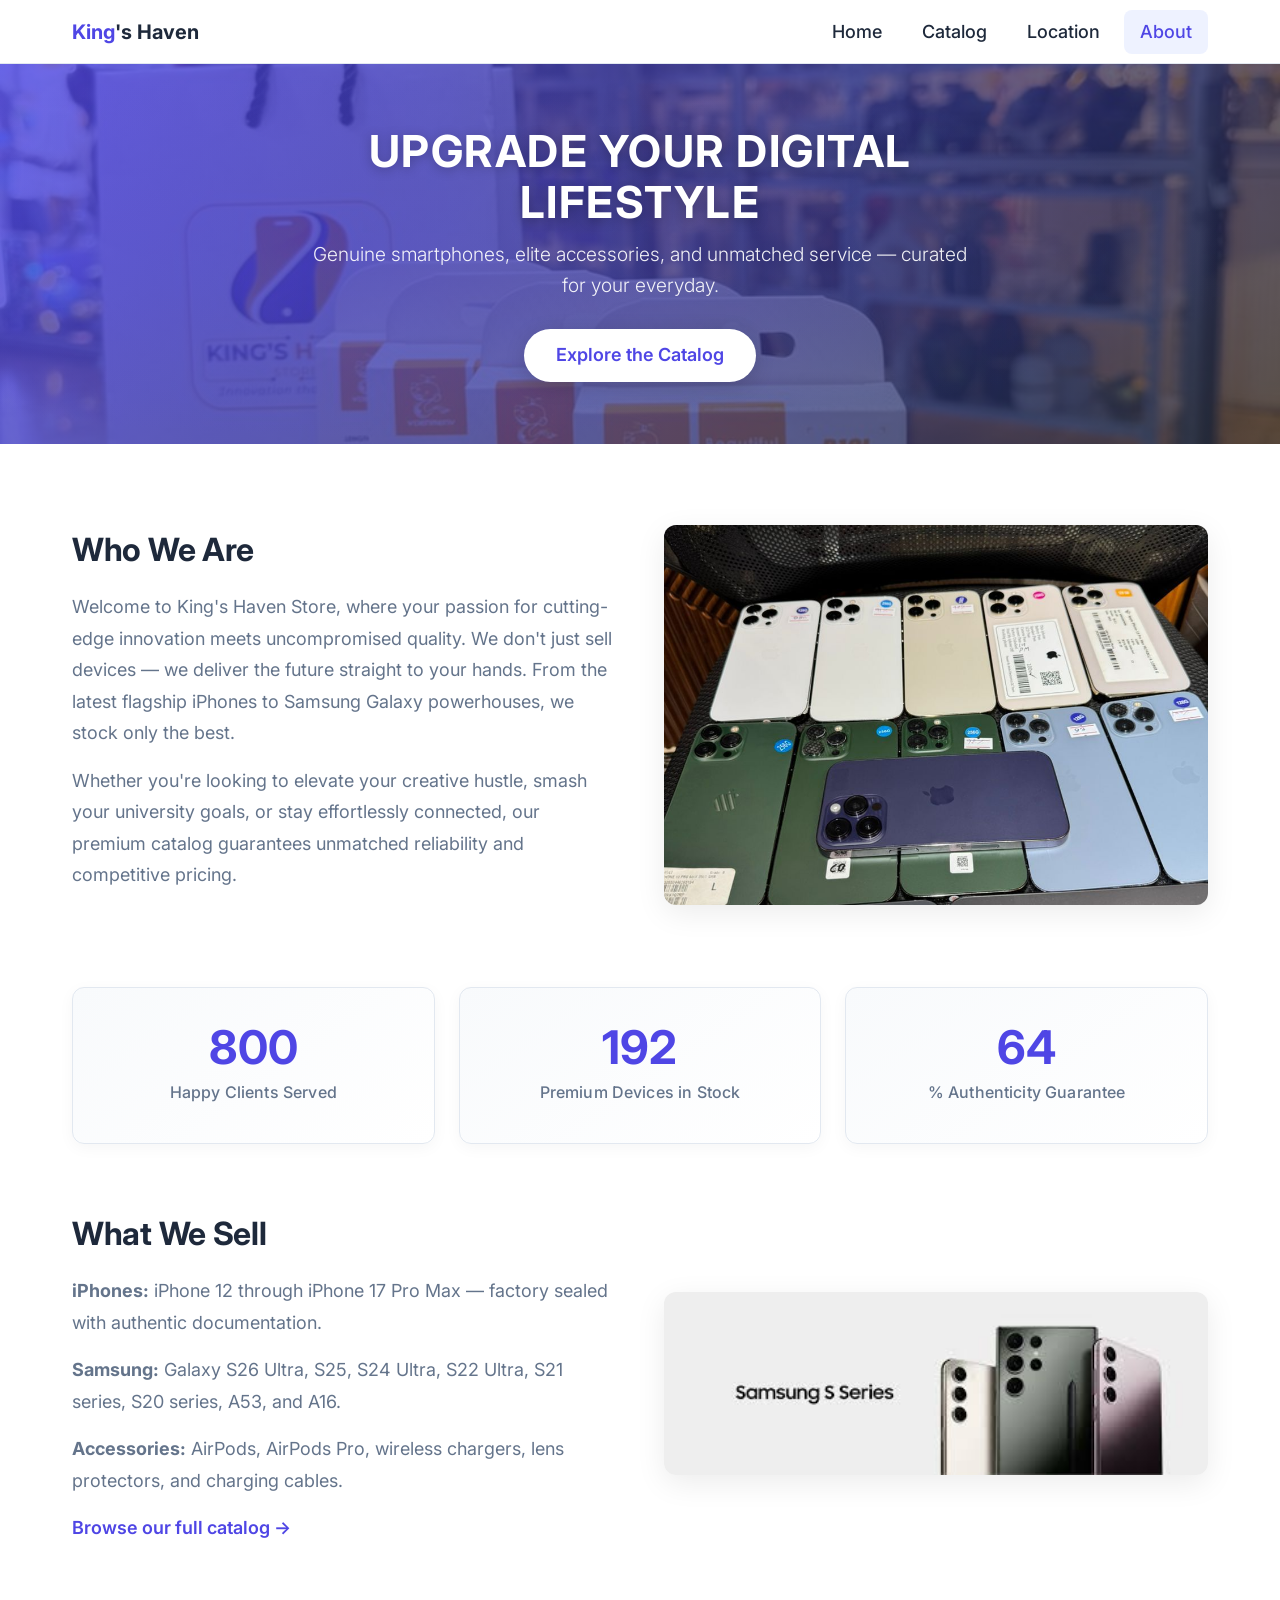
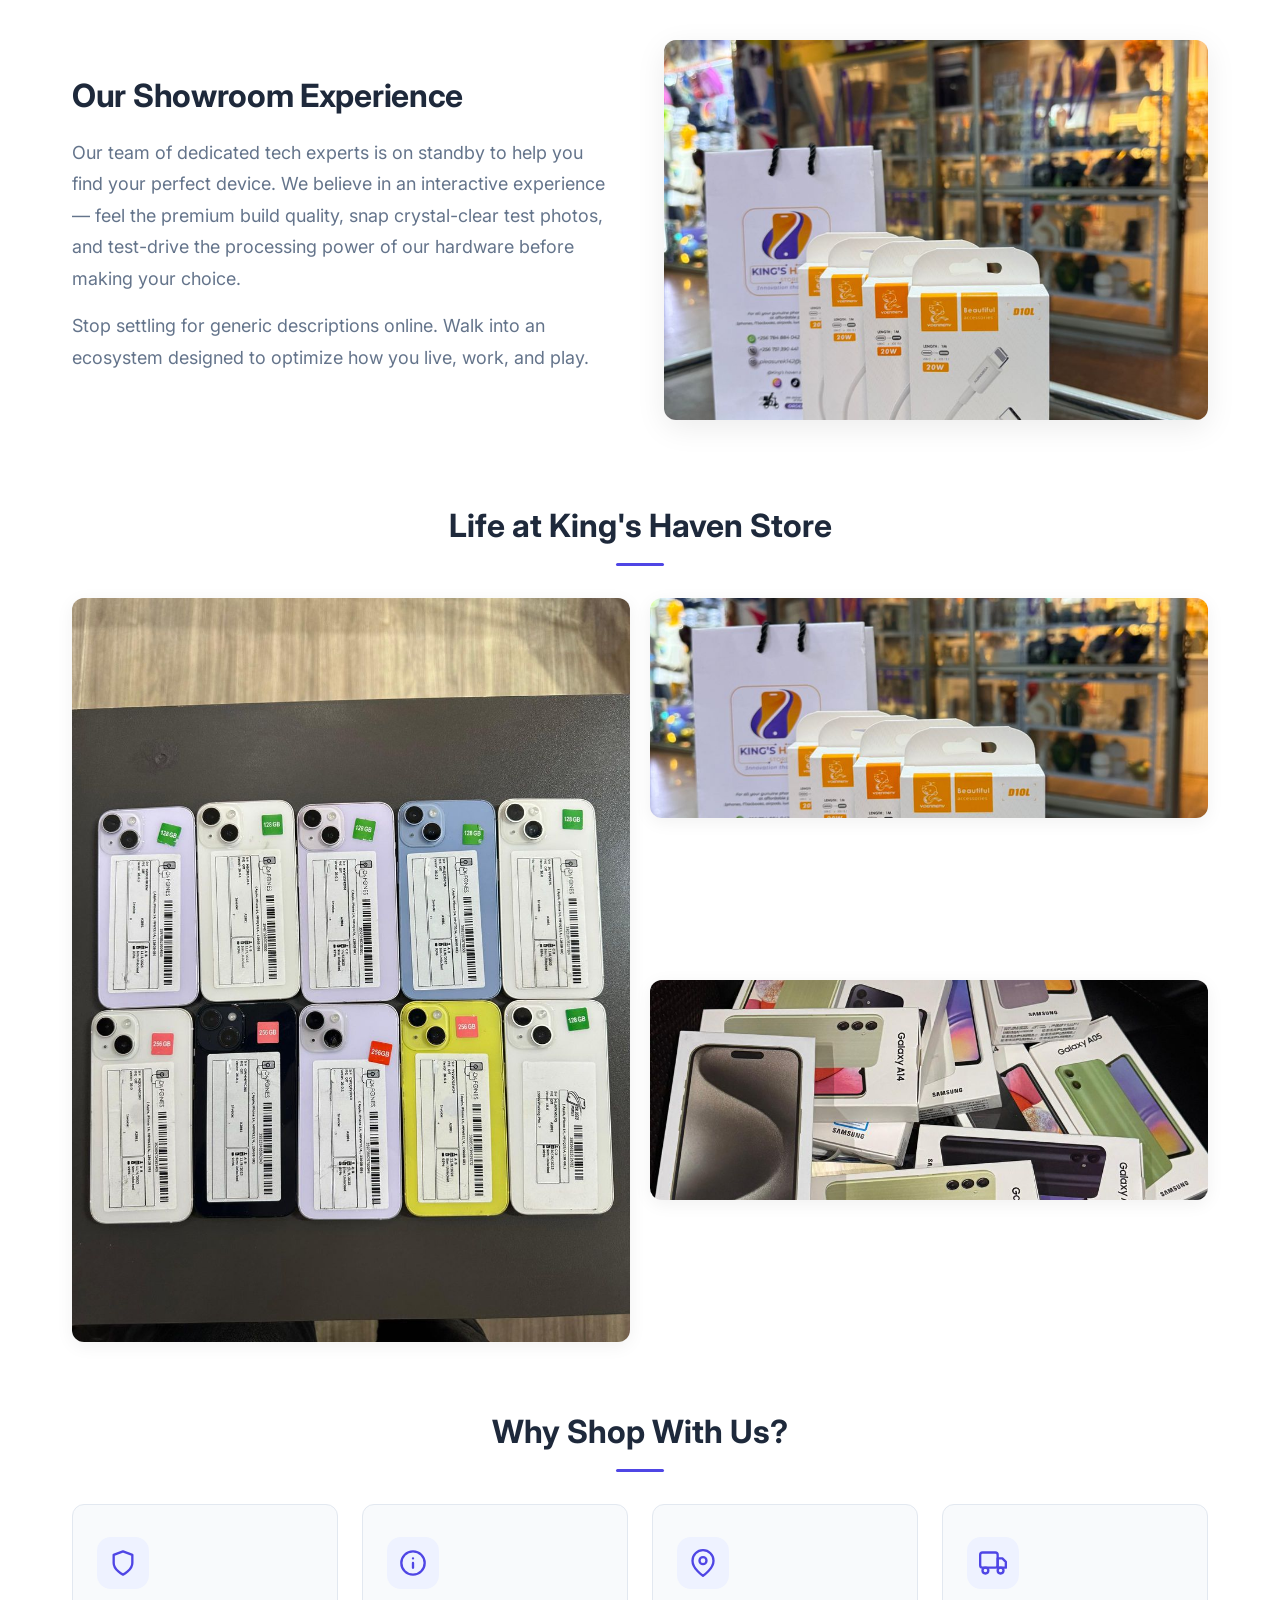
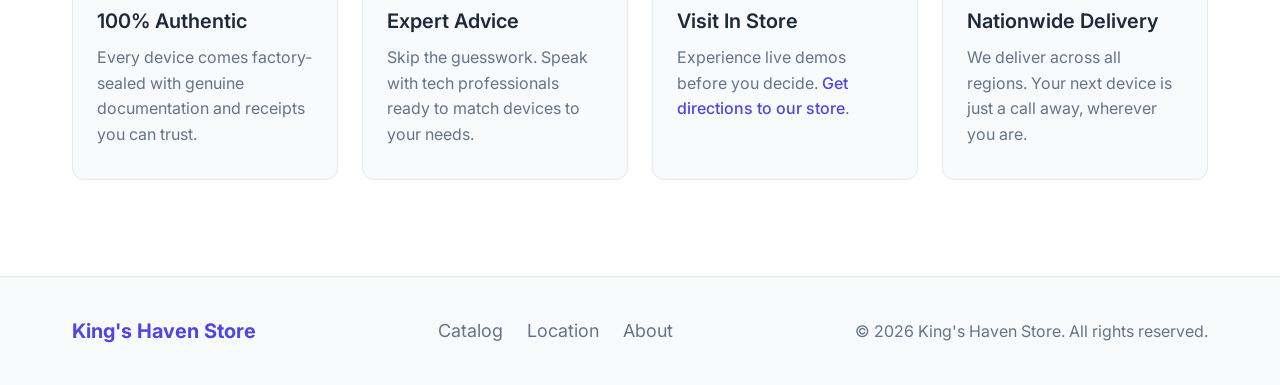
==== commit f1a4d3eb: "Saved about code" ====
--- a/about.html
+++ b/about.html
@@ -1,18 +1,21 @@
 <!DOCTYPE html>
 <html lang="en">
+
 <head>
   <meta charset="UTF-8">
   <meta name="viewport" content="width=device-width, initial-scale=1.0">
-  <meta name="description" content="About King's Haven Store — your trusted destination for genuine iPhones, Samsung phones, and premium tech accessories.">
+  <meta name="description"
+    content="About King's Haven Store — your trusted destination for genuine iPhones, Samsung phones, and premium tech accessories.">
   <title>About — King's Haven Store</title>
   <link rel="stylesheet" href="css/reset.css">
   <link rel="stylesheet" href="css/variables.css">
   <link rel="stylesheet" href="css/style.css">
   <link rel="stylesheet" href="css/about.css">
 </head>
+
 <body data-page="about">
   <div class="page-wrapper">
-    
+
     <header class="site-header">
       <div class="container header-inner">
         <a href="index.html" class="logo">King<span>'s Haven</span></a>
@@ -35,7 +38,8 @@
       <div class="hero-overlay"></div>
       <div class="container hero-content">
         <h1 class="hero-title">Upgrade Your Digital Lifestyle</h1>
-        <p class="hero-subtitle">Genuine smartphones, elite accessories, and unmatched service — curated for your everyday.</p>
+        <p class="hero-subtitle">Genuine smartphones, elite accessories, and unmatched service — curated for your
+          everyday.</p>
         <a href="catalog.html" class="hero-cta">Explore the Catalog</a>
       </div>
     </section>
@@ -43,23 +47,27 @@
     <main>
       <div class="container">
         <div class="about-content">
-          
+
           <!-- Who We Are -->
           <div class="flex-row fade-in">
             <div class="flex-text">
               <h2>Who We Are</h2>
               <p>
-                Welcome to King's Haven Store, where your passion for cutting-edge innovation meets uncompromised quality. 
-                We don't just sell devices — we deliver the future straight to your hands. From the latest flagship iPhones 
+                Welcome to King's Haven Store, where your passion for cutting-edge innovation meets uncompromised
+                quality.
+                We don't just sell devices — we deliver the future straight to your hands. From the latest flagship
+                iPhones
                 to Samsung Galaxy powerhouses, we stock only the best.
               </p>
               <p>
-                Whether you're looking to elevate your creative hustle, smash your university goals, or stay effortlessly connected, 
+                Whether you're looking to elevate your creative hustle, smash your university goals, or stay
+                effortlessly connected,
                 our premium catalog guarantees unmatched reliability and competitive pricing.
               </p>
             </div>
             <div class="flex-image-container">
-              <img src="assets/images/iphone%2013%20series.jpeg" alt="iPhone 13 series lineup at King's Haven" class="side-image" loading="lazy">
+              <img src="assets/images/iphone%2013%20series.jpeg" alt="iPhone 13 series lineup at King's Haven"
+                class="side-image" loading="lazy">
             </div>
           </div>
 
@@ -82,18 +90,22 @@
           <!-- What We Sell -->
           <div class="flex-row reverse fade-in">
             <div class="flex-image-container">
-              <img src="assets/images/Samsung%20s%20series.jpeg" alt="Samsung Galaxy S series lineup" class="side-image" loading="lazy">
+              <img src="assets/images/Samsung%20s%20series.jpeg" alt="Samsung Galaxy S series lineup" class="side-image"
+                loading="lazy">
             </div>
             <div class="flex-text">
               <h2>What We Sell</h2>
               <p>
-                <strong>iPhones:</strong> iPhone 12 through iPhone 17 Pro Max — factory sealed with authentic documentation.
-              </p>
-              <p>
-                <strong>Samsung:</strong> Galaxy S26 Ultra, S25, S24 Ultra, S22 Ultra, S21 series, S20 series, A53, and A16.
-              </p>
-              <p>
-                <strong>Accessories:</strong> AirPods, AirPods Pro, wireless chargers, lens protectors, and charging cables.
+                <strong>iPhones:</strong> iPhone 12 through iPhone 17 Pro Max — factory sealed with authentic
+                documentation.
+              </p>
+              <p>
+                <strong>Samsung:</strong> Galaxy S26 Ultra, S25, S24 Ultra, S22 Ultra, S21 series, S20 series, A53, and
+                A16.
+              </p>
+              <p>
+                <strong>Accessories:</strong> AirPods, AirPods Pro, wireless chargers, lens protectors, and charging
+                cables.
               </p>
               <p><a href="catalog.html" class="inline-link">Browse our full catalog &rarr;</a></p>
             </div>
@@ -104,22 +116,24 @@
             <div class="flex-text">
               <h2>Our Showroom Experience</h2>
               <p>
-                Our team of dedicated tech experts is on standby to help you find your perfect device. 
-                We believe in an interactive experience — feel the premium build quality, snap crystal-clear test photos, 
+                Our team of dedicated tech experts is on standby to help you find your perfect device.
+                We believe in an interactive experience — feel the premium build quality, snap crystal-clear test
+                photos,
                 and test-drive the processing power of our hardware before making your choice.
               </p>
               <p>
-                Stop settling for generic descriptions online. Walk into an ecosystem designed to optimize how you live, 
+                Stop settling for generic descriptions online. Walk into an ecosystem designed to optimize how you live,
                 work, and play.
               </p>
             </div>
             <div class="flex-image-container">
-              <img src="assets/images/store.jpeg" alt="Inside King's Haven Store showroom" class="side-image" loading="lazy">
+              <img src="assets/images/store.jpeg" alt="Inside King's Haven Store showroom" class="side-image"
+                loading="lazy">
             </div>
           </div>
 
           <!-- Life at King's Haven — Media Showcase -->
-          <h2 class="section-divider-title fade-in">Life at King's Haven</h2>
+          <h2 class="section-divider-title fade-in">Life at King's Haven Store</h2>
           <div class="media-showcase-grid fade-in">
             <div class="showcase-item tall">
               <img src="assets/images/iphone%2014s.1.jpeg" alt="iPhone 14 collection at King's Haven" loading="lazy">
@@ -146,28 +160,45 @@
           <div class="about-features fade-in">
             <div class="about-feature">
               <div class="feature-icon">
-                <svg width="28" height="28" viewBox="0 0 24 24" fill="none" stroke="currentColor" stroke-width="2" stroke-linecap="round" stroke-linejoin="round"><path d="M12 22s8-4 8-10V5l-8-3-8 3v7c0 6 8 10 8 10z"/></svg>
+                <svg width="28" height="28" viewBox="0 0 24 24" fill="none" stroke="currentColor" stroke-width="2"
+                  stroke-linecap="round" stroke-linejoin="round">
+                  <path d="M12 22s8-4 8-10V5l-8-3-8 3v7c0 6 8 10 8 10z" />
+                </svg>
               </div>
               <h3>100% Authentic</h3>
               <p>Every device comes factory-sealed with genuine documentation and receipts you can trust.</p>
             </div>
             <div class="about-feature">
               <div class="feature-icon">
-                <svg width="28" height="28" viewBox="0 0 24 24" fill="none" stroke="currentColor" stroke-width="2" stroke-linecap="round" stroke-linejoin="round"><circle cx="12" cy="12" r="10"/><path d="M12 16v-4M12 8h.01"/></svg>
+                <svg width="28" height="28" viewBox="0 0 24 24" fill="none" stroke="currentColor" stroke-width="2"
+                  stroke-linecap="round" stroke-linejoin="round">
+                  <circle cx="12" cy="12" r="10" />
+                  <path d="M12 16v-4M12 8h.01" />
+                </svg>
               </div>
               <h3>Expert Advice</h3>
               <p>Skip the guesswork. Speak with tech professionals ready to match devices to your needs.</p>
             </div>
             <div class="about-feature">
               <div class="feature-icon">
-                <svg width="28" height="28" viewBox="0 0 24 24" fill="none" stroke="currentColor" stroke-width="2" stroke-linecap="round" stroke-linejoin="round"><path d="M21 10c0 7-9 13-9 13s-9-6-9-13a9 9 0 0 1 18 0z"/><circle cx="12" cy="10" r="3"/></svg>
+                <svg width="28" height="28" viewBox="0 0 24 24" fill="none" stroke="currentColor" stroke-width="2"
+                  stroke-linecap="round" stroke-linejoin="round">
+                  <path d="M21 10c0 7-9 13-9 13s-9-6-9-13a9 9 0 0 1 18 0z" />
+                  <circle cx="12" cy="10" r="3" />
+                </svg>
               </div>
               <h3>Visit In Store</h3>
               <p>Experience live demos before you decide. <a href="location.html">Get directions to our store</a>.</p>
             </div>
             <div class="about-feature">
               <div class="feature-icon">
-                <svg width="28" height="28" viewBox="0 0 24 24" fill="none" stroke="currentColor" stroke-width="2" stroke-linecap="round" stroke-linejoin="round"><rect x="1" y="3" width="15" height="13" rx="2"/><polygon points="16 8 20 8 23 11 23 16 16 16 16 8"/><circle cx="5.5" cy="18.5" r="2.5"/><circle cx="18.5" cy="18.5" r="2.5"/></svg>
+                <svg width="28" height="28" viewBox="0 0 24 24" fill="none" stroke="currentColor" stroke-width="2"
+                  stroke-linecap="round" stroke-linejoin="round">
+                  <rect x="1" y="3" width="15" height="13" rx="2" />
+                  <polygon points="16 8 20 8 23 11 23 16 16 16 16 8" />
+                  <circle cx="5.5" cy="18.5" r="2.5" />
+                  <circle cx="18.5" cy="18.5" r="2.5" />
+                </svg>
               </div>
               <h3>Nationwide Delivery</h3>
               <p>We deliver across all regions. Your next device is just a call away, wherever you are.</p>
@@ -250,4 +281,5 @@
     });
   </script>
 </body>
-</html>
+
+</html>
--- a/css/about.css
+++ b/css/about.css
@@ -75,6 +75,7 @@
     opacity: 0;
     transform: translateY(28px);
   }
+
   to {
     opacity: 1;
     transform: translateY(0);
@@ -403,4 +404,4 @@
   .about-features {
     grid-template-columns: repeat(2, 1fr);
   }
-}
+}
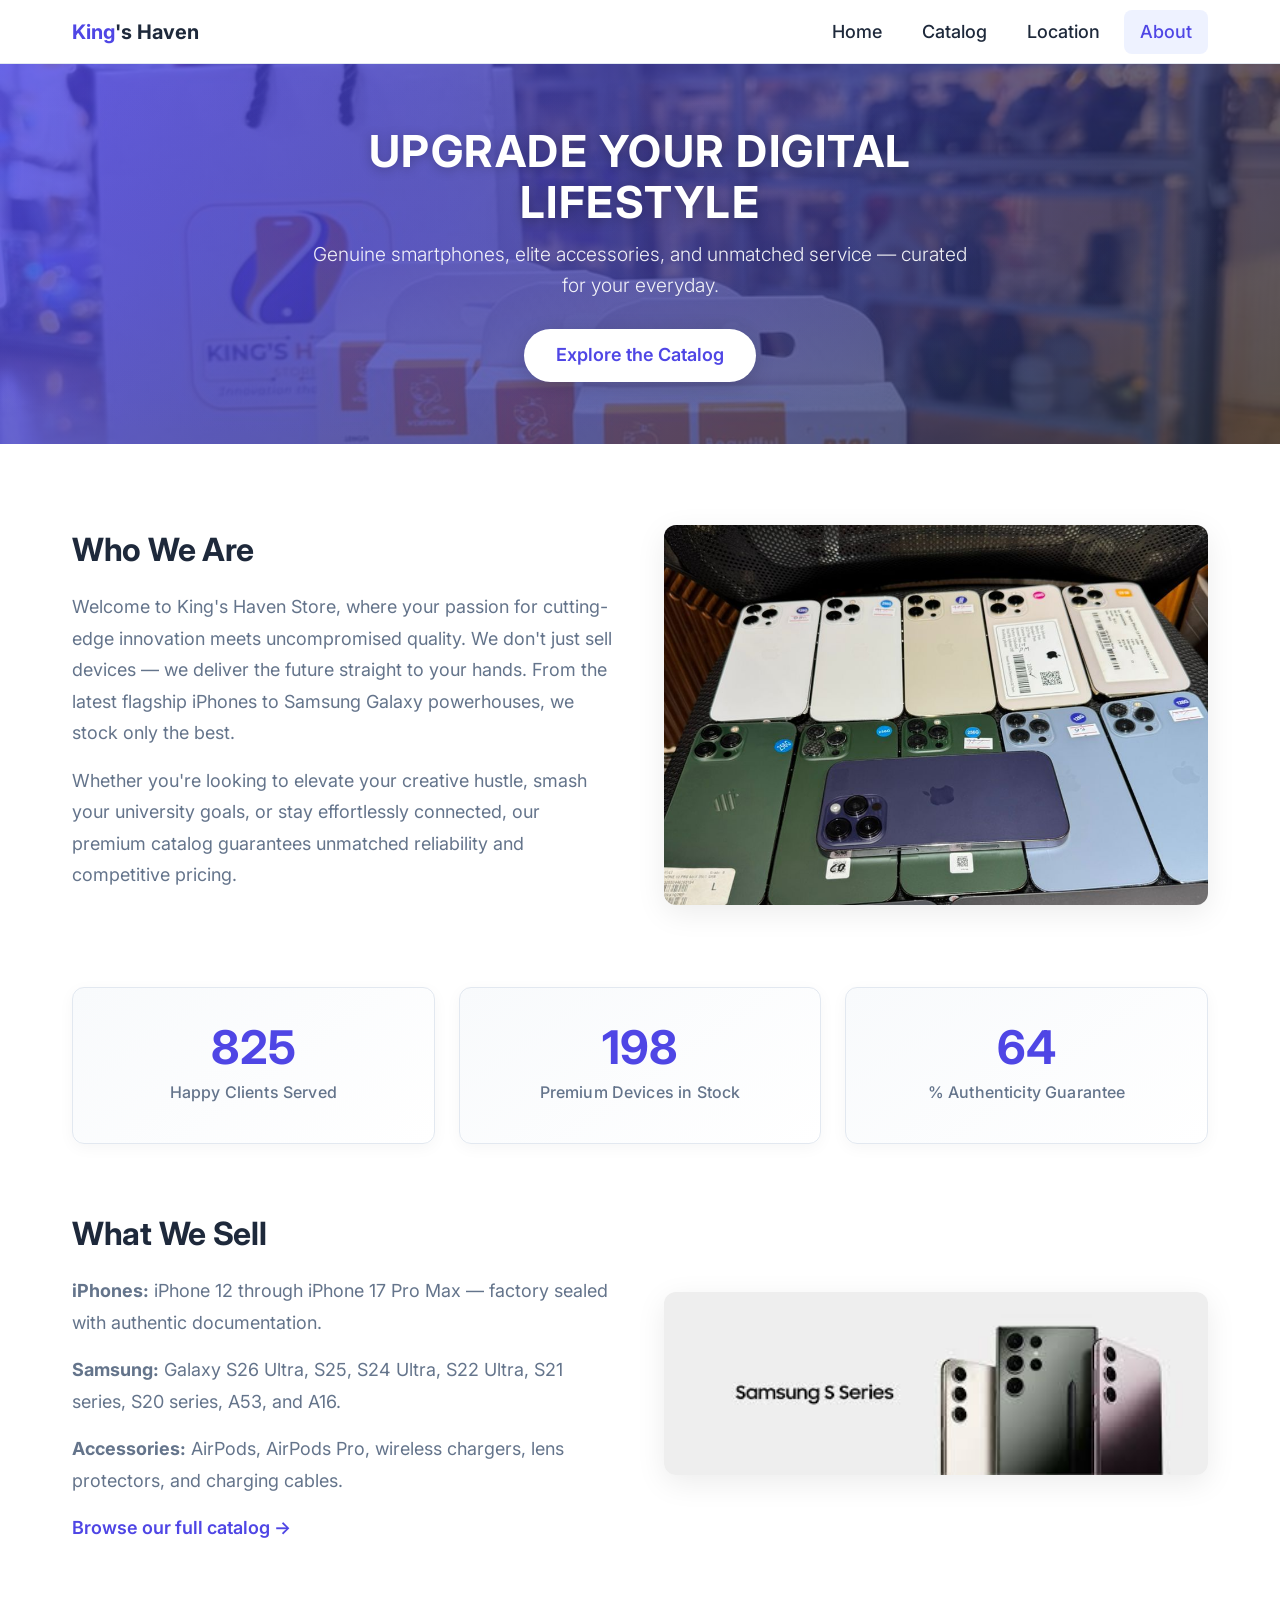
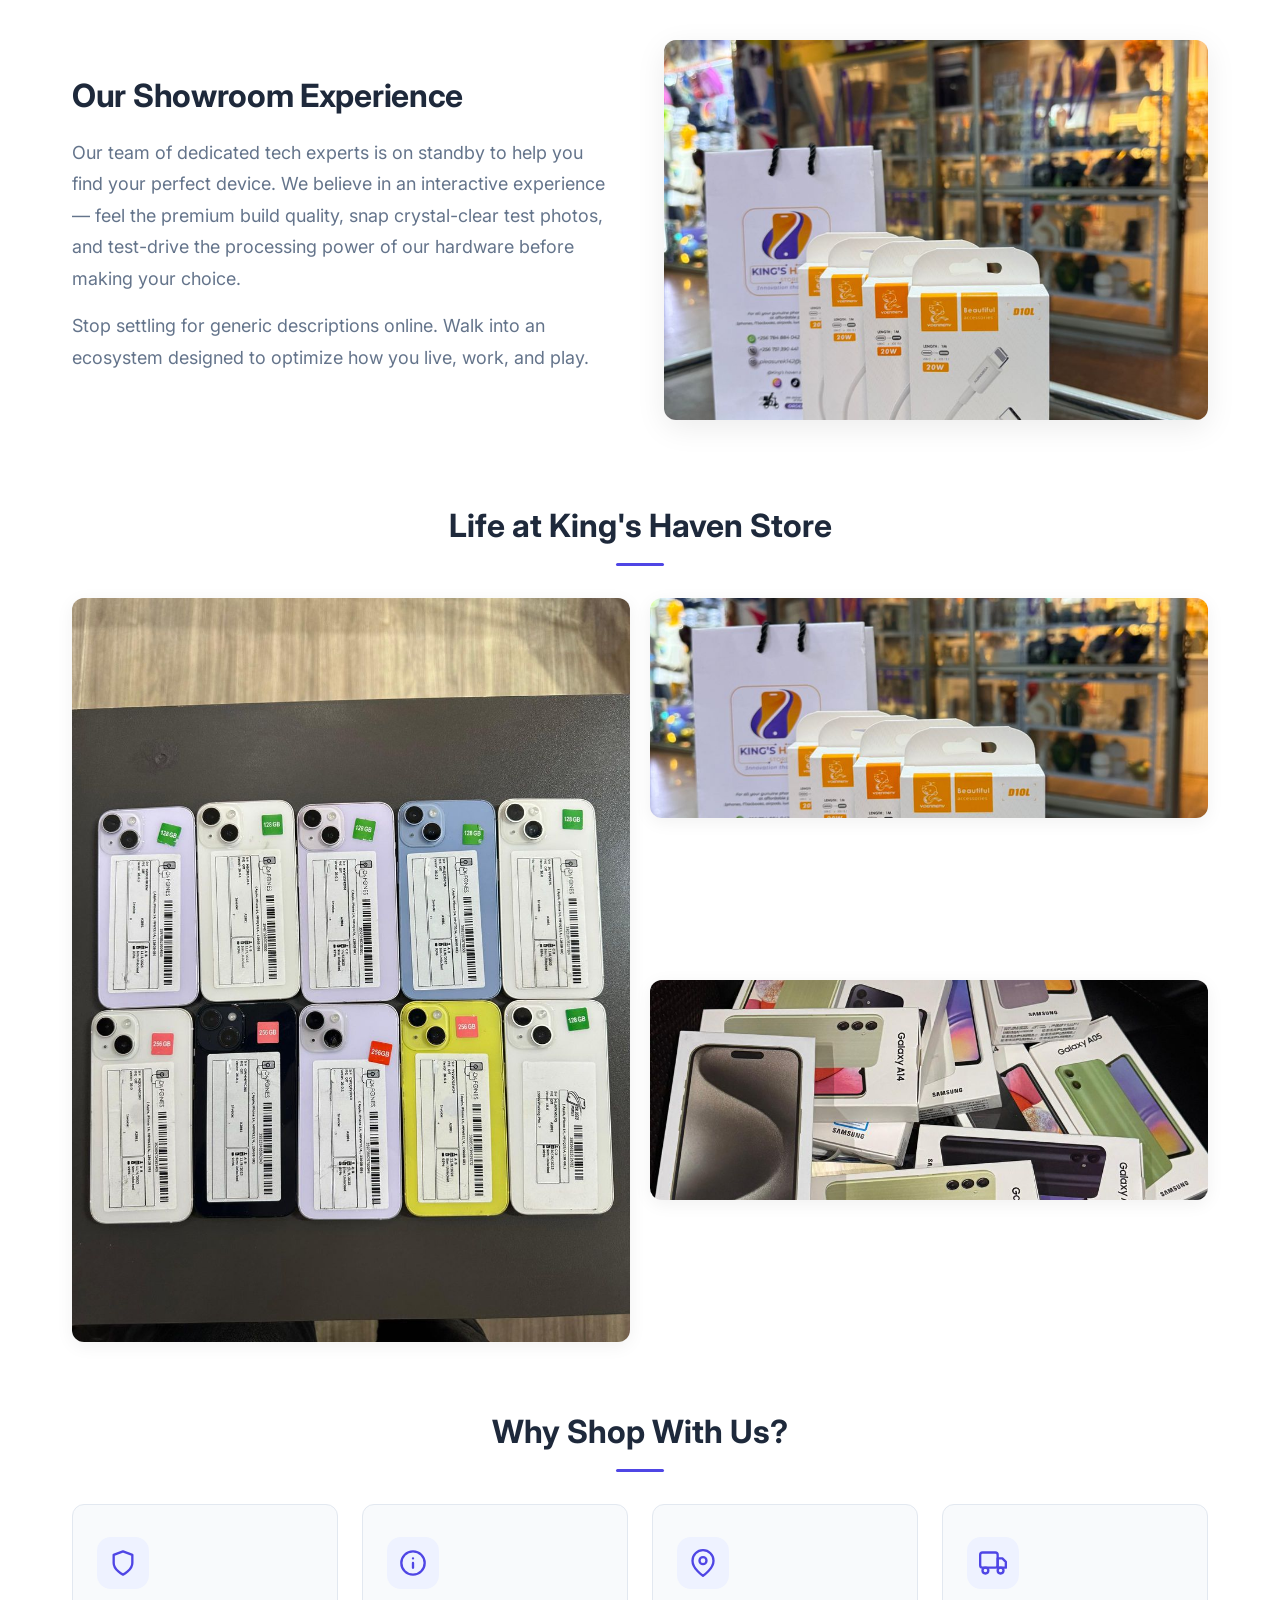
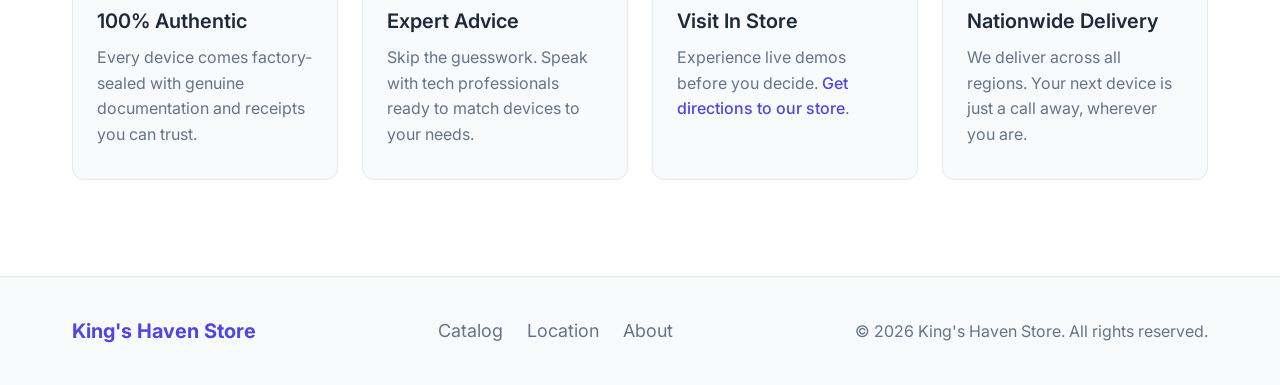
==== commit 1b93817a: "Refactored the location pin" ====
--- a/about.html
+++ b/about.html
@@ -150,7 +150,7 @@
             <div class="showcase-item">
               <img src="assets/images/device%20packing.jpeg" alt="Factory sealed device packaging" loading="lazy">
               <div class="showcase-overlay">
-                <span>Sealed & Inspected</span>
+                <span>Boxed & Inspected</span>
               </div>
             </div>
           </div>
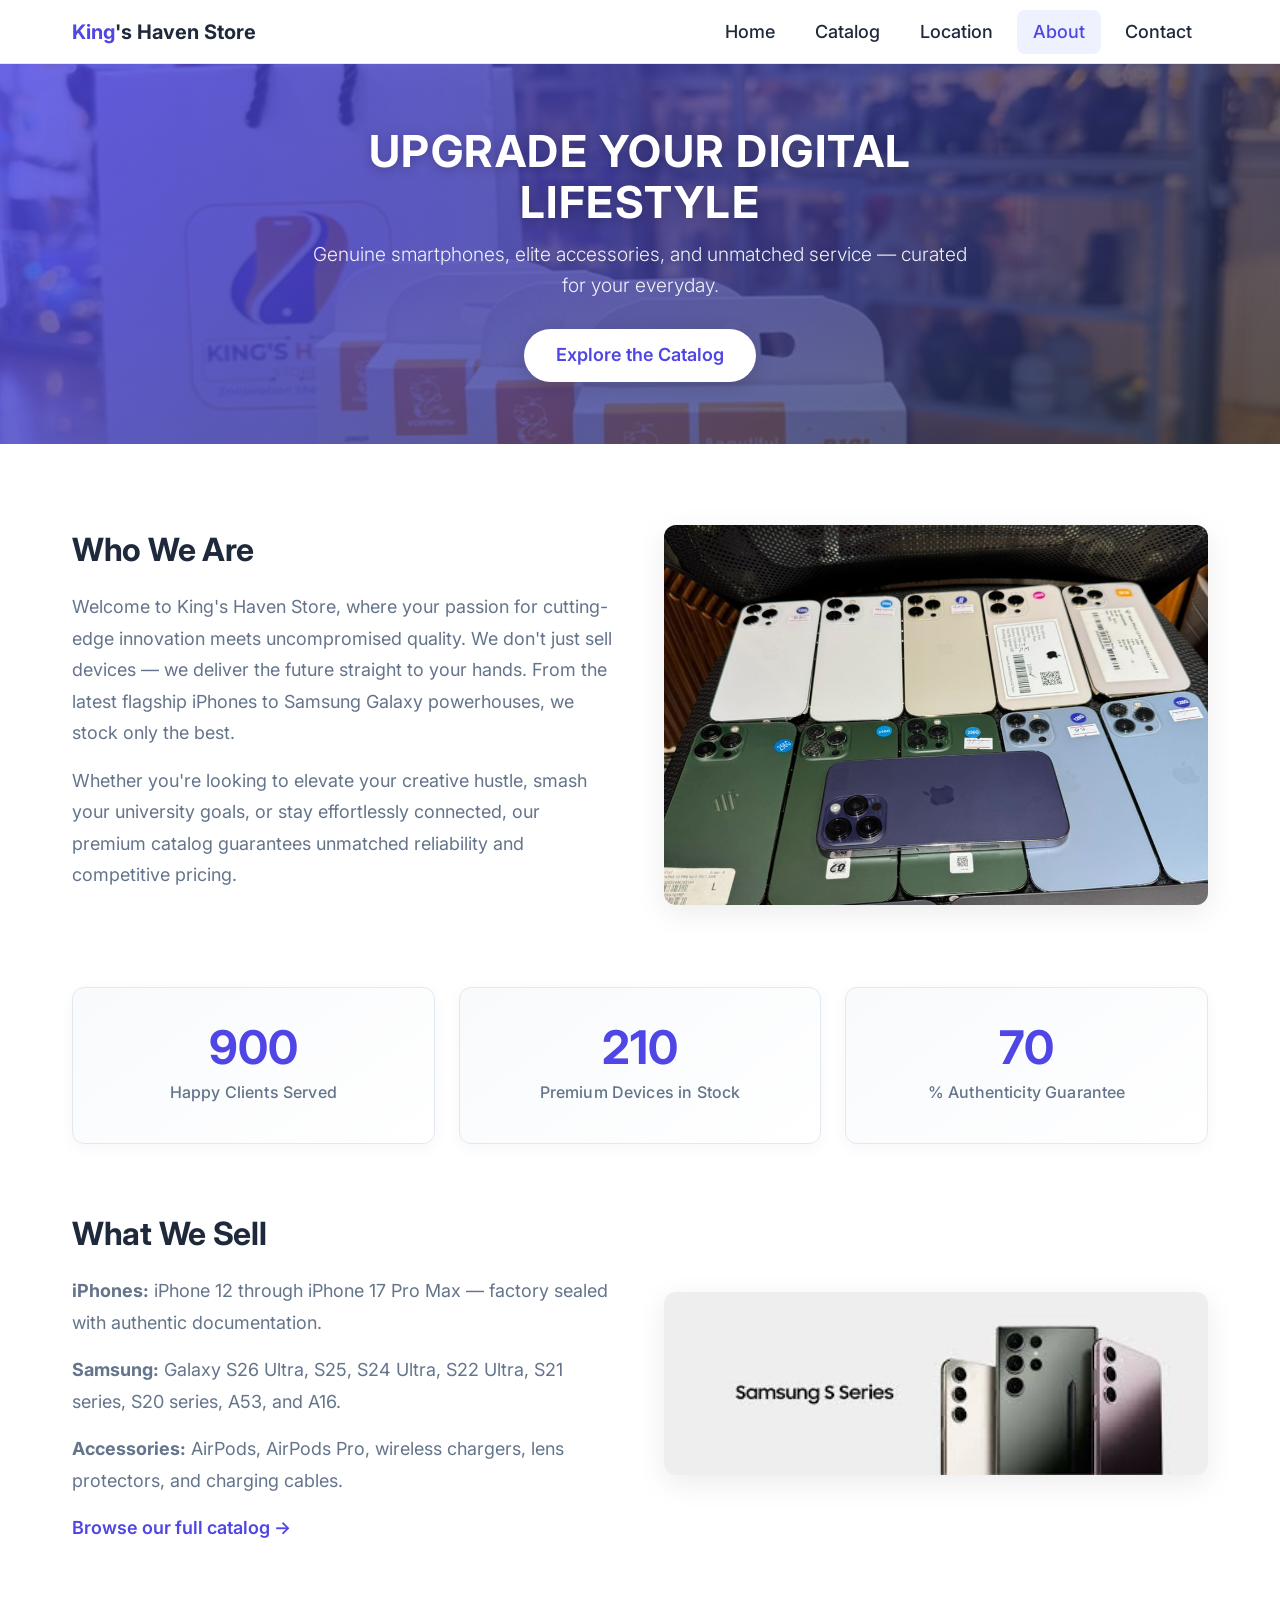
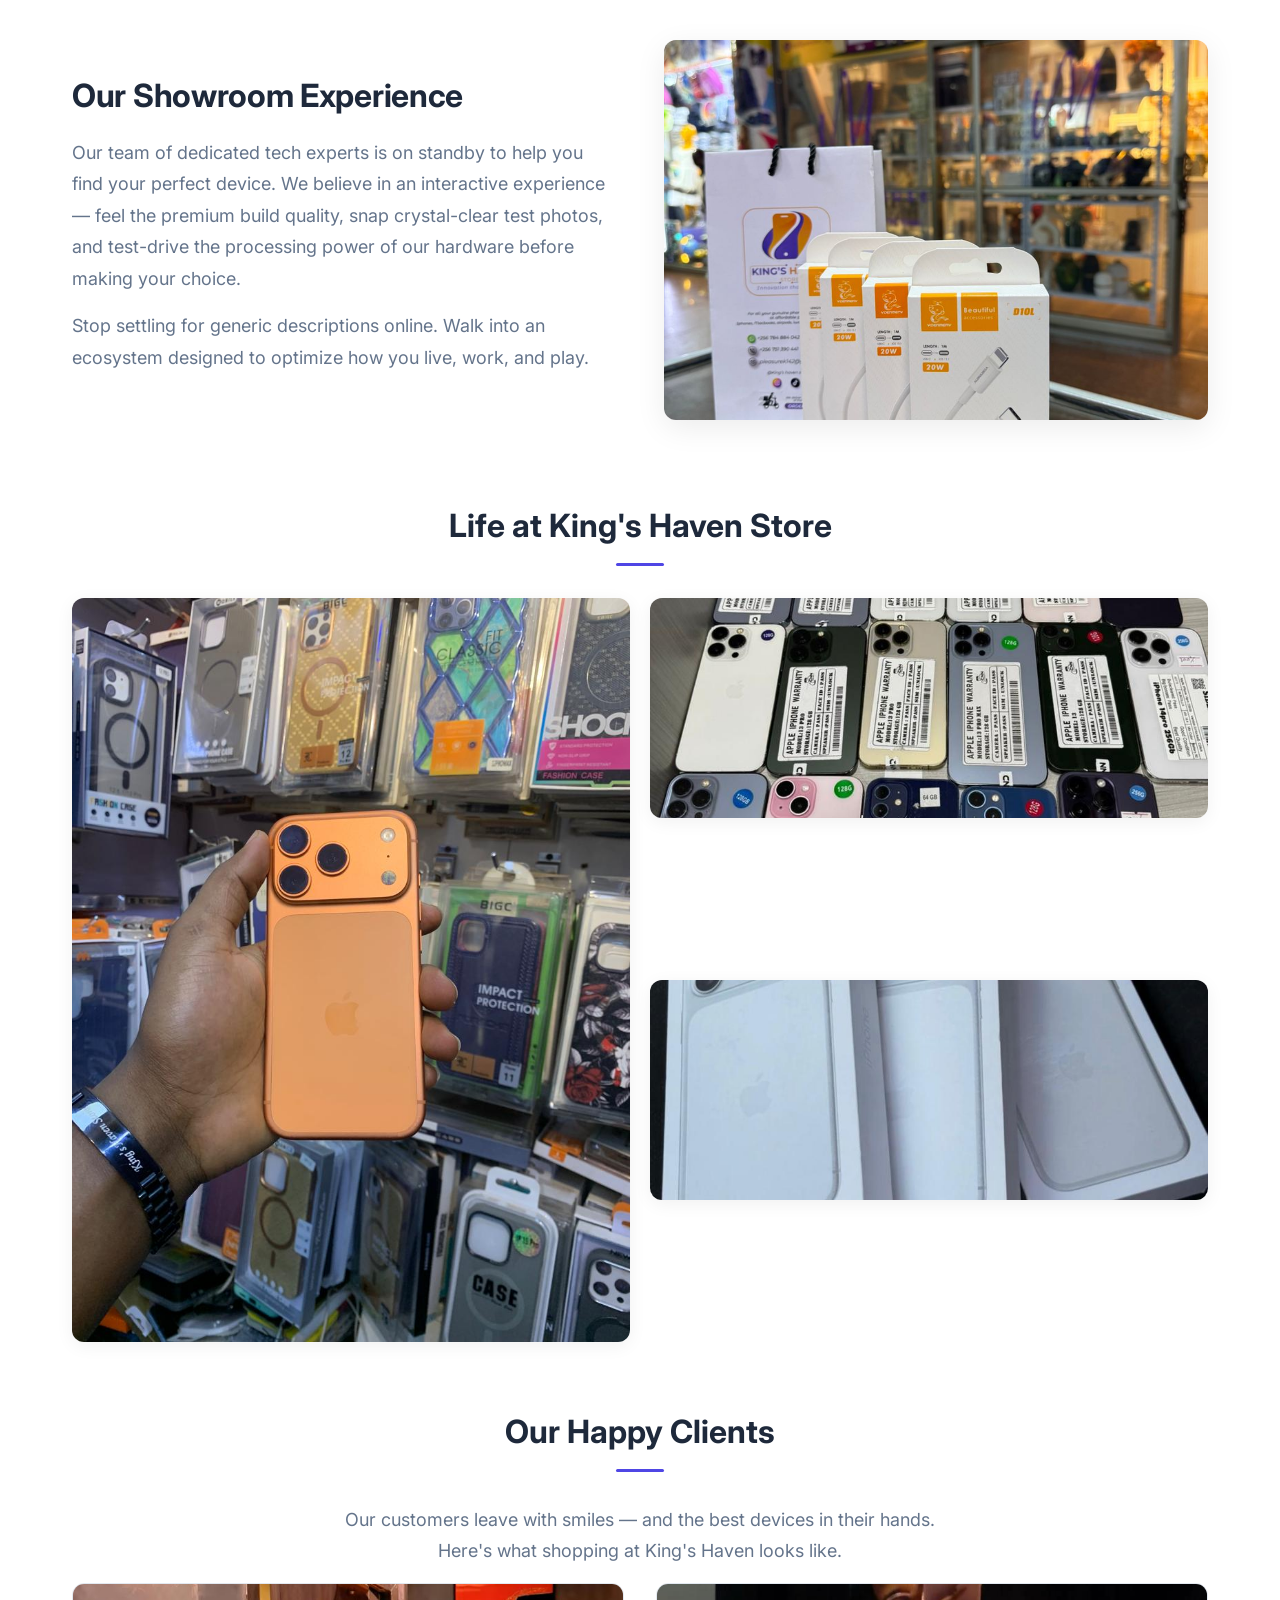
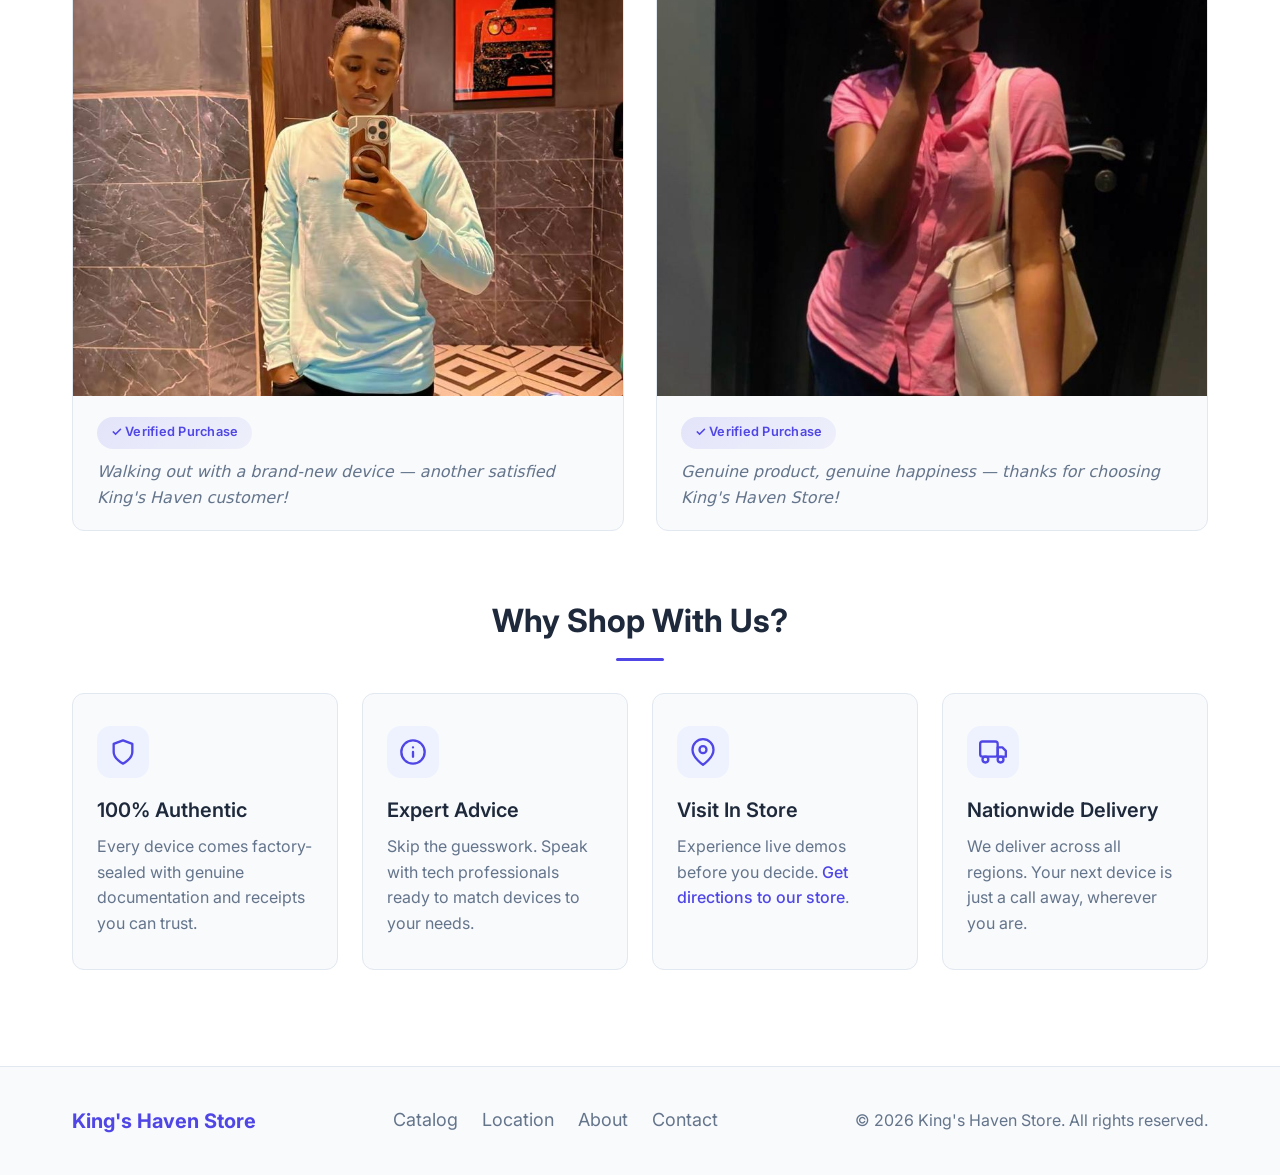
==== commit a9c9d3dd: "Added contact us page" ====
--- a/about.html
+++ b/about.html
@@ -18,7 +18,7 @@
 
     <header class="site-header">
       <div class="container header-inner">
-        <a href="index.html" class="logo">King<span>'s Haven</span></a>
+        <a href="index.html" class="logo">King<span>'s Haven Store</span></a>
         <button class="nav-toggle" aria-expanded="false" aria-controls="main-nav" aria-label="Toggle navigation">
           <span class="nav-toggle-icon"></span>
         </button>
@@ -28,6 +28,7 @@
             <li><a href="catalog.html" data-nav="catalog">Catalog</a></li>
             <li><a href="location.html" data-nav="location">Location</a></li>
             <li><a href="about.html" data-nav="about" class="active">About</a></li>
+            <li><a href="contact.html" data-nav="contact">Contact</a></li>
           </ul>
         </nav>
       </div>
@@ -136,21 +137,47 @@
           <h2 class="section-divider-title fade-in">Life at King's Haven Store</h2>
           <div class="media-showcase-grid fade-in">
             <div class="showcase-item tall">
-              <img src="assets/images/iphone%2014s.1.jpeg" alt="iPhone 14 collection at King's Haven" loading="lazy">
+              <img src="assets/images/Iphone17proC.jpeg" alt="iPhone 17 Pro at King's Haven" loading="lazy">
               <div class="showcase-overlay">
-                <span>Our Premium Collection</span>
+                <span>iPhone 17 Pro — Now In Stock</span>
               </div>
             </div>
             <div class="showcase-item">
-              <img src="assets/images/store.jpeg" alt="King's Haven store front view" loading="lazy">
+              <img src="assets/images/IPHONE%20MODELS.jpeg" alt="iPhone models available at King's Haven"
+                loading="lazy">
               <div class="showcase-overlay">
-                <span>Our Physical Hub</span>
+                <span>Our iPhone Range</span>
               </div>
             </div>
             <div class="showcase-item">
-              <img src="assets/images/device%20packing.jpeg" alt="Factory sealed device packaging" loading="lazy">
+              <img src="assets/images/IPHONE17PO%20BOXED.jpeg" alt="iPhone 17 Pro factory boxed" loading="lazy">
               <div class="showcase-overlay">
-                <span>Boxed & Inspected</span>
+                <span>Boxed &amp; Ready</span>
+              </div>
+            </div>
+          </div>
+
+          <!-- Happy Clients -->
+          <h2 class="section-divider-title fade-in">Our Happy Clients</h2>
+          <p class="happy-clients-intro fade-in">Our customers leave with smiles — and the best devices in their hands.
+            Here's what shopping at King's Haven looks like.</p>
+          <div class="happy-clients-grid fade-in">
+            <div class="client-card">
+              <div class="client-image">
+                <img src="assets/images/our%20customer.jpeg" alt="Happy customer at King's Haven Store" loading="lazy">
+              </div>
+              <div class="client-caption">
+                <span class="client-badge">✓ Verified Purchase</span>
+                <p>Walking out with a brand-new device — another satisfied King's Haven customer!</p>
+              </div>
+            </div>
+            <div class="client-card">
+              <div class="client-image">
+                <img src="assets/images/NEXT%20CLIET.jpeg" alt="Another happy client at King's Haven" loading="lazy">
+              </div>
+              <div class="client-caption">
+                <span class="client-badge">✓ Verified Purchase</span>
+                <p>Genuine product, genuine happiness — thanks for choosing King's Haven Store!</p>
               </div>
             </div>
           </div>
@@ -216,6 +243,7 @@
           <a href="catalog.html">Catalog</a>
           <a href="location.html">Location</a>
           <a href="about.html">About</a>
+          <a href="contact.html">Contact</a>
         </nav>
         <p class="footer-copy">&copy; 2026 King's Haven Store. All rights reserved.</p>
       </div>
--- a/css/about.css
+++ b/css/about.css
@@ -331,6 +331,77 @@
   text-decoration: underline;
 }
 
+/* --- Happy Clients Section --- */
+.happy-clients-intro {
+  text-align: center;
+  max-width: 600px;
+  margin: 0 auto 2.5rem;
+  color: var(--color-text-muted);
+  font-size: var(--text-base);
+  line-height: 1.7;
+}
+
+.happy-clients-grid {
+  display: grid;
+  grid-template-columns: repeat(auto-fit, minmax(300px, 1fr));
+  gap: 2rem;
+  margin-bottom: 4rem;
+}
+
+.client-card {
+  background: var(--color-bg-alt);
+  border: 1px solid var(--color-border);
+  border-radius: var(--radius-lg);
+  overflow: hidden;
+  transition: transform 0.35s cubic-bezier(0.25, 1, 0.5, 1), box-shadow 0.35s ease;
+}
+
+.client-card:hover {
+  transform: translateY(-6px);
+  box-shadow: 0 16px 48px rgba(79, 70, 229, 0.12);
+}
+
+.client-image {
+  position: relative;
+  overflow: hidden;
+  aspect-ratio: 4 / 3;
+}
+
+.client-image img {
+  width: 100%;
+  height: 100%;
+  object-fit: cover;
+  transition: transform 0.5s cubic-bezier(0.25, 1, 0.5, 1);
+}
+
+.client-card:hover .client-image img {
+  transform: scale(1.04);
+}
+
+.client-caption {
+  padding: 1.25rem 1.5rem;
+}
+
+.client-badge {
+  display: inline-block;
+  background: linear-gradient(135deg, rgba(79, 70, 229, 0.12), rgba(79, 70, 229, 0.06));
+  color: var(--color-primary);
+  font-size: 0.8rem;
+  font-weight: 600;
+  padding: 0.35rem 0.85rem;
+  border-radius: 999px;
+  margin-bottom: 0.65rem;
+  letter-spacing: 0.02em;
+}
+
+.client-caption p {
+  margin: 0;
+  font-size: var(--text-sm);
+  color: var(--color-text-muted);
+  line-height: 1.6;
+  font-style: italic;
+}
+
 /* --- Scroll-triggered fade-in animations --- */
 .fade-in {
   opacity: 0;
@@ -394,6 +465,10 @@
   .about-features {
     grid-template-columns: 1fr;
   }
+
+  .happy-clients-grid {
+    grid-template-columns: 1fr;
+  }
 }
 
 @media (min-width: 769px) and (max-width: 1024px) {
